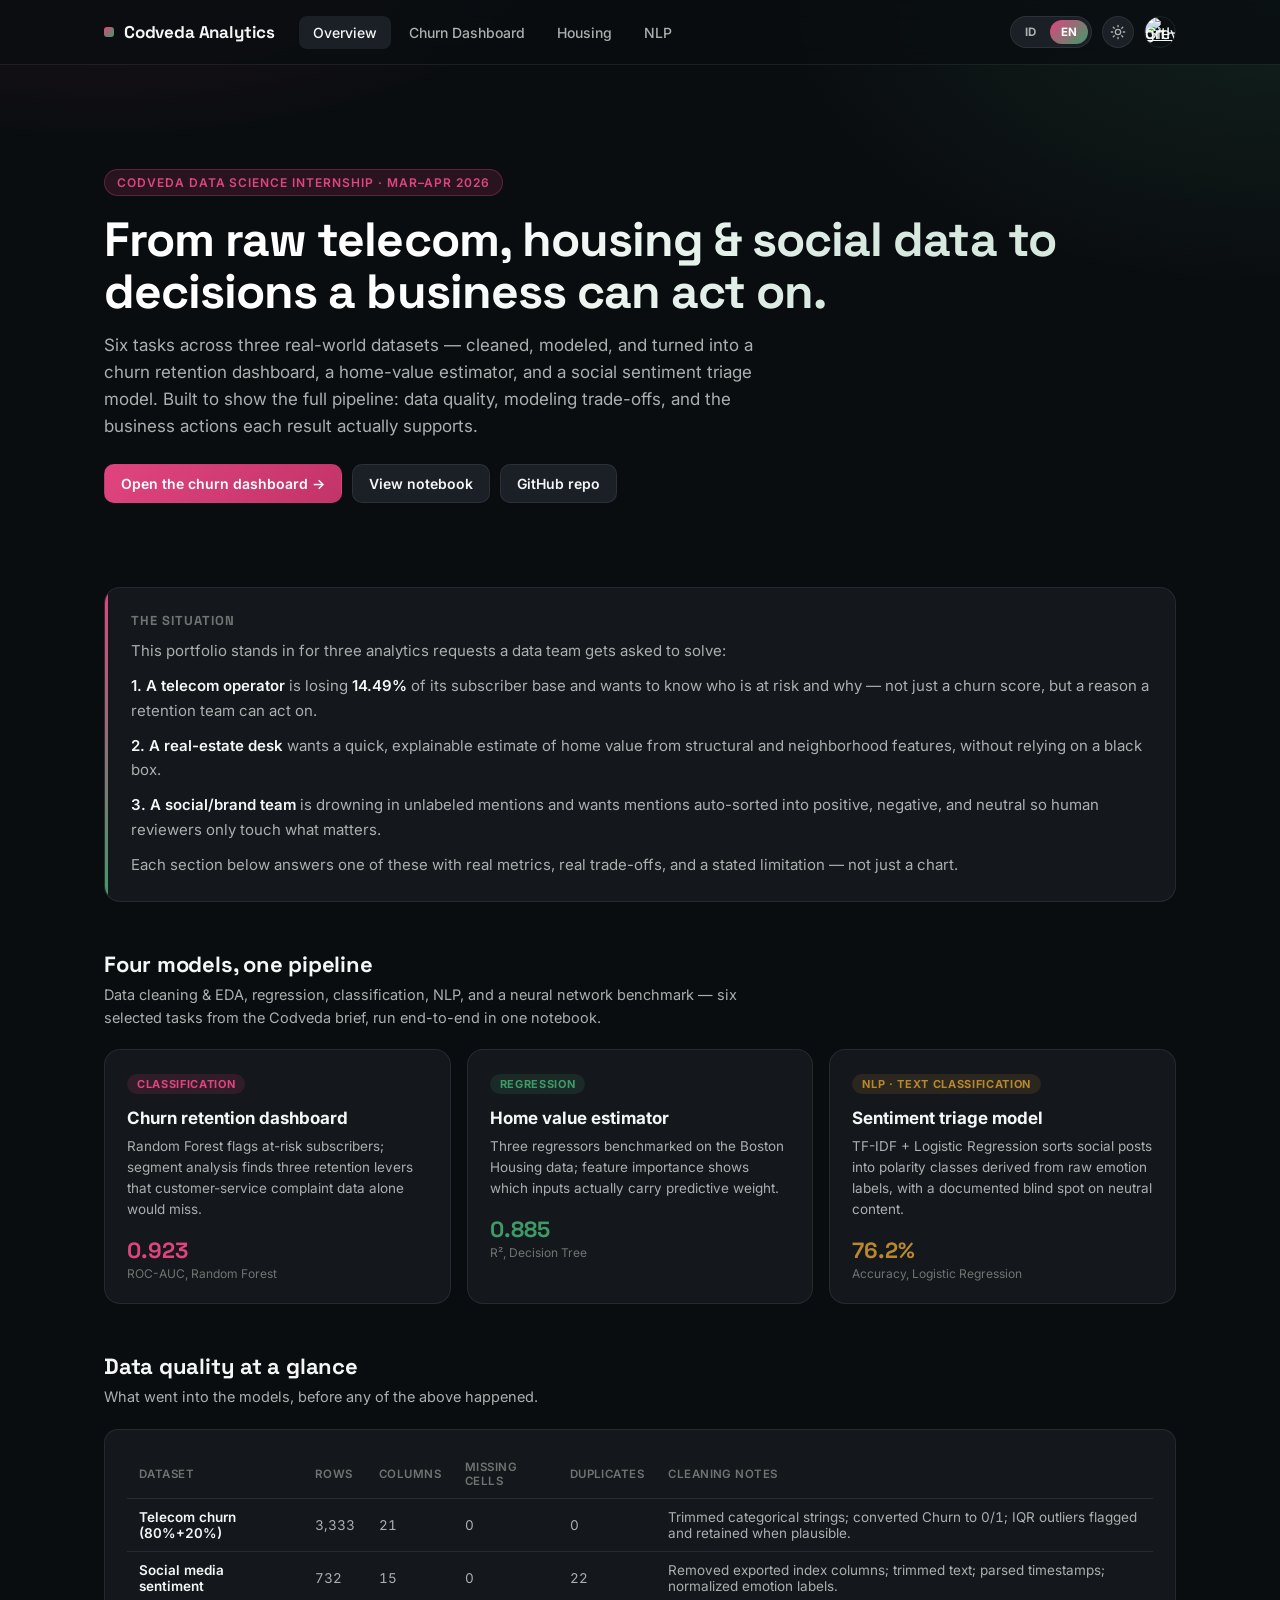
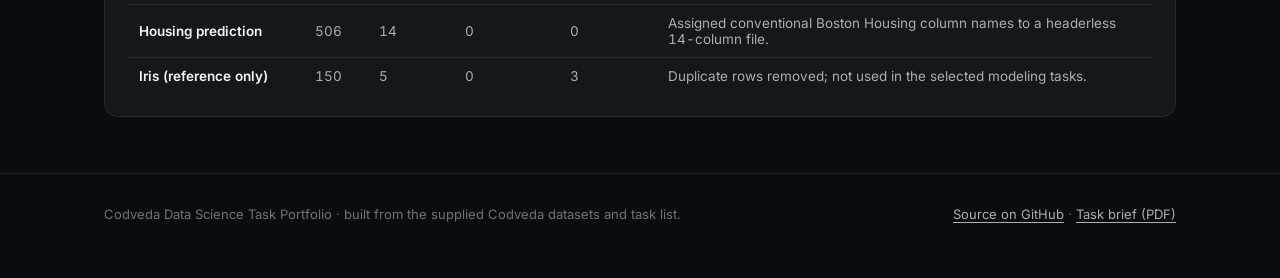
==== index.html @ b9dd215b "Add light/dark toggle, EN/ID language toggle, GitHub avatar, and interactive churn-risk estimator - " ====
<!doctype html>
<html lang="en">
<head>
<meta charset="utf-8">
<script>(function(){try{document.documentElement.setAttribute('data-theme', localStorage.getItem('codveda-theme')||'dark');}catch(e){}})();</script>
<meta name="viewport" content="width=device-width, initial-scale=1">
<title>Codveda Data Science Portfolio</title>
<meta name="description" content="Churn analytics, housing regression, and NLP sentiment classification — a Codveda Data Science Internship portfolio.">
<link rel="icon" href="data:image/svg+xml,<svg xmlns=%22http://www.w3.org/2000/svg%22 viewBox=%220 0 32 32%22><rect width=%2232%22 height=%2232%22 rx=%228%22 fill=%22%2314171c%22/><circle cx=%2213%22 cy=%2216%22 r=%227%22 fill=%22%23e0447f%22/><circle cx=%2221%22 cy=%2216%22 r=%227%22 fill=%22%233e9b68%22 fill-opacity=%220.85%22/></svg>">
<link rel="stylesheet" href="assets/style.css">
</head>
<body>

<nav class="nav">
  <div class="wrap">
    <a class="brand" href="index.html"><span class="brand-mark"></span>Codveda Analytics</a>
    <ul class="navlinks">
      <li><a href="index.html" class="active" data-i18n="nav.overview">Overview</a></li>
      <li><a href="churn-dashboard.html" data-i18n="nav.churn">Churn Dashboard</a></li>
      <li><a href="housing.html" data-i18n="nav.housing">Housing</a></li>
      <li><a href="nlp.html" data-i18n="nav.nlp">NLP</a></li>
    </ul>
    <div class="nav-controls">
      <div class="lang-toggle">
        <button type="button" class="lang-btn" data-lang="id">ID</button>
        <button type="button" class="lang-btn" data-lang="en">EN</button>
      </div>
      <button type="button" id="theme-toggle" class="theme-toggle" aria-label="Toggle light/dark theme" title="Toggle light/dark theme">
        <svg id="icon-sun" viewBox="0 0 24 24" fill="none" stroke="currentColor" stroke-width="2" stroke-linecap="round" stroke-linejoin="round"><circle cx="12" cy="12" r="4"></circle><path d="M12 2v2M12 20v2M4.93 4.93l1.41 1.41M17.66 17.66l1.41 1.41M2 12h2M20 12h2M6.34 17.66l-1.41 1.41M19.07 4.93l-1.41 1.41"></path></svg>
        <svg id="icon-moon" viewBox="0 0 24 24" fill="none" stroke="currentColor" stroke-width="2" stroke-linecap="round" stroke-linejoin="round"><path d="M21 12.79A9 9 0 1 1 11.21 3 7 7 0 0 0 21 12.79z"></path></svg>
      </button>
      <a class="avatar-link" href="https://github.com/greythinkerdue" target="_blank" rel="noopener" title="greythinkerdue on GitHub">
        <img src="https://github.com/greythinkerdue.png?size=64" alt="greythinkerdue on GitHub">
      </a>
    </div>
  </div>
</nav>

<div class="wrap">

  <section class="hero">
    <span class="eyebrow" data-i18n="index.eyebrow">Codveda Data Science Internship &middot; Mar&ndash;Apr 2026</span>
    <h1 data-i18n="index.h1">From raw telecom, housing &amp; social data to decisions a business can act on.</h1>
    <p class="lede" data-i18n="index.lede">Six tasks across three real-world datasets &mdash; cleaned, modeled, and turned into a churn
      retention dashboard, a home-value estimator, and a social sentiment triage model. Built to show the full
      pipeline: data quality, modeling trade-offs, and the business actions each result actually supports.</p>
    <div class="hero-actions">
      <a class="btn btn-primary" href="churn-dashboard.html" data-i18n="index.cta.churn">Open the churn dashboard &rarr;</a>
      <a class="btn btn-ghost" href="notebooks/Codveda_Data_Science_Tasks.ipynb" data-i18n="index.cta.notebook">View notebook</a>
      <a class="btn btn-ghost" href="https://github.com/greythinkerdue/codveda-data-science" data-i18n="index.cta.github">GitHub repo</a>
    </div>
  </section>

  <section style="margin-top:0;">
    <div class="situation">
      <h2 data-i18n="common.situation">The situation</h2>
      <p data-i18n="index.sit.intro">This portfolio stands in for three analytics requests a data team gets asked to solve:</p>
      <p data-i18n="index.sit.p1"><strong>1. A telecom operator</strong> is losing <strong>14.49%</strong> of its subscriber base and
        wants to know who is at risk and why &mdash; not just a churn score, but a reason a retention team can act on.</p>
      <p data-i18n="index.sit.p2"><strong>2. A real-estate desk</strong> wants a quick, explainable estimate of home value from structural
        and neighborhood features, without relying on a black box.</p>
      <p data-i18n="index.sit.p3"><strong>3. A social/brand team</strong> is drowning in unlabeled mentions and wants mentions auto-sorted
        into positive, negative, and neutral so human reviewers only touch what matters.</p>
      <p data-i18n="index.sit.p4">Each section below answers one of these with real metrics, real trade-offs, and a stated limitation &mdash;
        not just a chart.</p>
    </div>
  </section>

  <section>
    <div class="section-head">
      <h2 data-i18n="index.models.h2">Four models, one pipeline</h2>
      <p data-i18n="index.models.p">Data cleaning &amp; EDA, regression, classification, NLP, and a neural network benchmark &mdash; six
        selected tasks from the Codveda brief, run end-to-end in one notebook.</p>
    </div>
    <div class="proj-grid">

      <a class="proj-card" href="churn-dashboard.html">
        <span class="proj-tag" style="background:var(--pink-soft); color:var(--pink);" data-i18n="index.card.churn.tag">Classification</span>
        <h3 data-i18n="index.card.churn.title">Churn retention dashboard</h3>
        <p data-i18n="index.card.churn.desc">Random Forest flags at-risk subscribers; segment analysis finds three retention levers that customer-service
          complaint data alone would miss.</p>
        <div class="proj-metric" style="color:var(--pink);">0.923</div>
        <div class="proj-metric-label" data-i18n="index.card.churn.metric">ROC-AUC, Random Forest</div>
      </a>

      <a class="proj-card" href="housing.html">
        <span class="proj-tag" style="background:var(--green-soft); color:var(--green);" data-i18n="index.card.housing.tag">Regression</span>
        <h3 data-i18n="index.card.housing.title">Home value estimator</h3>
        <p data-i18n="index.card.housing.desc">Three regressors benchmarked on the Boston Housing data; feature importance shows which inputs actually
          carry predictive weight.</p>
        <div class="proj-metric" style="color:var(--green);">0.885</div>
        <div class="proj-metric-label" data-i18n="index.card.housing.metric">R&sup2;, Decision Tree</div>
      </a>

      <a class="proj-card" href="nlp.html">
        <span class="proj-tag" style="background:var(--gold-soft); color:var(--gold);" data-i18n="index.card.nlp.tag">NLP &middot; Text classification</span>
        <h3 data-i18n="index.card.nlp.title">Sentiment triage model</h3>
        <p data-i18n="index.card.nlp.desc">TF-IDF + Logistic Regression sorts social posts into polarity classes derived from raw emotion labels, with
          a documented blind spot on neutral content.</p>
        <div class="proj-metric" style="color:var(--gold);">76.2%</div>
        <div class="proj-metric-label" data-i18n="index.card.nlp.metric">Accuracy, Logistic Regression</div>
      </a>

    </div>
  </section>

  <section>
    <div class="section-head">
      <h2 data-i18n="index.quality.h2">Data quality at a glance</h2>
      <p data-i18n="index.quality.p">What went into the models, before any of the above happened.</p>
    </div>
    <div class="card">
      <table class="data-table">
        <thead>
          <tr>
            <th data-i18n="index.quality.th.dataset">Dataset</th>
            <th data-i18n="index.quality.th.rows">Rows</th>
            <th data-i18n="index.quality.th.cols">Columns</th>
            <th data-i18n="index.quality.th.missing">Missing cells</th>
            <th data-i18n="index.quality.th.dupes">Duplicates</th>
            <th data-i18n="index.quality.th.notes">Cleaning notes</th>
          </tr>
        </thead>
        <tbody>
          <tr><td class="highlight" data-i18n="index.quality.row1.name">Telecom churn (80%+20%)</td><td>3,333</td><td>21</td><td>0</td><td>0</td><td data-i18n="index.quality.row1.notes">Trimmed categorical strings; converted Churn to 0/1; IQR outliers flagged and retained when plausible.</td></tr>
          <tr><td class="highlight" data-i18n="index.quality.row2.name">Social media sentiment</td><td>732</td><td>15</td><td>0</td><td>22</td><td data-i18n="index.quality.row2.notes">Removed exported index columns; trimmed text; parsed timestamps; normalized emotion labels.</td></tr>
          <tr><td class="highlight" data-i18n="index.quality.row3.name">Housing prediction</td><td>506</td><td>14</td><td>0</td><td>0</td><td data-i18n="index.quality.row3.notes">Assigned conventional Boston Housing column names to a headerless 14-column file.</td></tr>
          <tr><td class="highlight" data-i18n="index.quality.row4.name">Iris (reference only)</td><td>150</td><td>5</td><td>0</td><td>3</td><td data-i18n="index.quality.row4.notes">Duplicate rows removed; not used in the selected modeling tasks.</td></tr>
        </tbody>
      </table>
    </div>
  </section>

</div>

<footer>
  <div class="wrap">
    <div class="foot-row">
      <span data-i18n="common.footer.left">Codveda Data Science Task Portfolio &middot; built from the supplied Codveda datasets and task list.</span>
      <span><a href="https://github.com/greythinkerdue/codveda-data-science" data-i18n="common.footer.source">Source on GitHub</a> &middot; <a href="reports/Data_Science_Task_List.pdf" data-i18n="common.footer.brief">Task brief (PDF)</a></span>
    </div>
  </div>
</footer>

<script src="assets/i18n-data.js"></script>
<script src="assets/controls.js"></script>
</body>
</html>
---- assets/style.css ----
@import url('https://fonts.googleapis.com/css2?family=Space+Grotesk:wght@500;600;700&family=Inter:wght@400;500;600;700&display=swap');

:root {
  /* light theme (default tokens; dark overrides below) */
  color-scheme: light;
  --page-plane: #f6f3ee;
  --surface-1: #fbf9f6;
  --surface-2: #f1ede5;
  --surface-3: #e8e2d6;
  --text-primary: #16181a;
  --text-secondary: #53524c;
  --text-muted: #837f74;
  --border-hairline: rgba(10, 10, 10, 0.09);
  --gridline: #e4ded2;

  --pink: #e0447f;
  --pink-soft: rgba(224, 68, 127, 0.12);
  --gold: #b8872e;
  --gold-soft: rgba(184, 135, 46, 0.14);
  --green: #3e9b68;
  --green-soft: rgba(62, 155, 104, 0.12);

  --status-good: #1f8a52;
  --status-warning: #a56d00;
  --status-serious: #b34f23;
  --status-critical: #c23468;
  --hero-gradient: linear-gradient(120deg, #181a17 20%, #2d6b48 80%);
  --nav-bg: rgba(251, 249, 246, 0.82);

  --font-display: 'Space Grotesk', system-ui, -apple-system, sans-serif;
  --font-body: 'Inter', system-ui, -apple-system, 'Segoe UI', sans-serif;
}

:root[data-theme="dark"] {
  color-scheme: dark;
  --page-plane: #0a0d10;
  --surface-1: #14171c;
  --surface-2: #1b1f26;
  --surface-3: #232833;
  --text-primary: #f5f7f6;
  --text-secondary: #a9b0ae;
  --text-muted: #6e7570;
  --border-hairline: rgba(255, 255, 255, 0.08);
  --gridline: #262b31;

  --pink-soft: rgba(224, 68, 127, 0.14);
  --gold-soft: rgba(184, 135, 46, 0.14);
  --green-soft: rgba(62, 155, 104, 0.14);

  --status-good: #3ecf8e;
  --status-warning: #f2b705;
  --status-serious: #f2824d;
  --status-critical: #ff5c8a;
  --hero-gradient: linear-gradient(120deg, #ffffff 30%, #d7e8df 70%);
  --nav-bg: rgba(10, 13, 16, 0.78);
}

* { box-sizing: border-box; }

html, body {
  margin: 0;
  padding: 0;
  background: var(--page-plane);
  color: var(--text-primary);
  font-family: var(--font-body);
  -webkit-font-smoothing: antialiased;
}

body {
  background-image:
    radial-gradient(900px 480px at 8% -8%, rgba(224, 68, 127, 0.16), transparent 60%),
    radial-gradient(900px 520px at 100% 0%, rgba(62, 155, 104, 0.14), transparent 55%);
  background-repeat: no-repeat;
}

a { color: inherit; }

.wrap {
  max-width: 1120px;
  margin: 0 auto;
  padding: 0 24px;
}

/* ---------- Nav ---------- */
.nav {
  position: sticky;
  top: 0;
  z-index: 20;
  backdrop-filter: blur(10px);
  background: var(--nav-bg);
  border-bottom: 1px solid var(--border-hairline);
}
.nav .wrap {
  display: flex;
  align-items: center;
  justify-content: space-between;
  height: 64px;
}
.brand {
  font-family: var(--font-display);
  font-weight: 700;
  font-size: 17px;
  letter-spacing: -0.01em;
  text-decoration: none;
  display: flex;
  align-items: center;
  gap: 10px;
}
.brand-mark {
  width: 10px;
  height: 10px;
  border-radius: 3px;
  background: linear-gradient(135deg, var(--pink), var(--green));
  flex: none;
}
.navlinks {
  display: flex;
  gap: 4px;
  list-style: none;
  margin: 0;
  padding: 0;
}
.navlinks a {
  text-decoration: none;
  color: var(--text-secondary);
  font-size: 14px;
  font-weight: 500;
  padding: 8px 14px;
  border-radius: 8px;
  transition: color .15s ease, background .15s ease;
}
.navlinks a:hover { color: var(--text-primary); background: var(--surface-2); }
.navlinks a.active { color: var(--text-primary); background: var(--surface-2); }

/* ---------- Hero / situation banner ---------- */
.hero {
  padding: 56px 0 28px;
}
.eyebrow {
  display: inline-flex;
  align-items: center;
  gap: 8px;
  font-size: 12px;
  font-weight: 600;
  letter-spacing: 0.08em;
  text-transform: uppercase;
  color: var(--pink);
  background: var(--pink-soft);
  border: 1px solid rgba(224, 68, 127, 0.3);
  padding: 5px 12px;
  border-radius: 999px;
  margin-bottom: 18px;
}
h1 {
  font-family: var(--font-display);
  font-size: clamp(32px, 4.2vw, 48px);
  line-height: 1.08;
  letter-spacing: -0.02em;
  margin: 0 0 14px;
  background: var(--hero-gradient);
  -webkit-background-clip: text;
  background-clip: text;
  -webkit-text-fill-color: transparent;
}
.lede {
  font-size: 17px;
  line-height: 1.6;
  color: var(--text-secondary);
  max-width: 680px;
  margin: 0 0 24px;
}
.hero-actions { display: flex; gap: 10px; flex-wrap: wrap; margin-bottom: 8px; }
.btn {
  display: inline-flex;
  align-items: center;
  gap: 8px;
  font-size: 14px;
  font-weight: 600;
  padding: 10px 16px;
  border-radius: 10px;
  text-decoration: none;
  border: 1px solid var(--border-hairline);
  transition: transform .15s ease, border-color .15s ease;
}
.btn:hover { transform: translateY(-1px); }
.btn-primary {
  background: linear-gradient(135deg, var(--pink), #c23468);
  color: #fff;
  border-color: transparent;
}
.btn-ghost { background: var(--surface-2); color: var(--text-primary); }

/* ---------- Situation / context panel ---------- */
.situation {
  background: var(--surface-1);
  border: 1px solid var(--border-hairline);
  border-radius: 16px;
  padding: 24px 26px;
  margin: 8px 0 40px;
  position: relative;
  overflow: hidden;
}
.situation::before {
  content: "";
  position: absolute;
  left: 0; top: 0; bottom: 0;
  width: 3px;
  background: linear-gradient(180deg, var(--pink), var(--green));
}
.situation h2 {
  font-family: var(--font-display);
  font-size: 13px;
  font-weight: 700;
  letter-spacing: 0.08em;
  text-transform: uppercase;
  color: var(--text-muted);
  margin: 0 0 10px;
}
.situation p {
  font-size: 15px;
  line-height: 1.65;
  color: var(--text-secondary);
  margin: 0 0 10px;
}
.situation p:last-child { margin-bottom: 0; }
.situation strong { color: var(--text-primary); font-weight: 600; }

/* ---------- Section headings ---------- */
section { margin: 48px 0; }
.section-head { margin-bottom: 20px; }
.section-head h2 {
  font-family: var(--font-display);
  font-size: 22px;
  margin: 0 0 6px;
  letter-spacing: -0.01em;
}
.section-head p {
  margin: 0;
  color: var(--text-secondary);
  font-size: 14.5px;
  line-height: 1.55;
  max-width: 640px;
}

/* ---------- KPI tiles ---------- */
.kpi-grid {
  display: grid;
  grid-template-columns: repeat(4, 1fr);
  gap: 14px;
}
@media (max-width: 860px) { .kpi-grid { grid-template-columns: repeat(2, 1fr); } }
.kpi-tile {
  background: var(--surface-1);
  border: 1px solid var(--border-hairline);
  border-radius: 14px;
  padding: 20px 20px 18px;
}
.kpi-label {
  font-size: 12px;
  font-weight: 600;
  letter-spacing: 0.04em;
  text-transform: uppercase;
  color: var(--text-muted);
  margin-bottom: 10px;
}
.kpi-value {
  font-family: var(--font-display);
  font-size: 30px;
  font-weight: 700;
  letter-spacing: -0.01em;
  font-variant-numeric: tabular-nums;
}
.kpi-sub {
  margin-top: 6px;
  font-size: 13px;
  color: var(--text-secondary);
}
.kpi-tile.accent-pink .kpi-value { color: var(--pink); }
.kpi-tile.accent-green .kpi-value { color: var(--green); }
.kpi-tile.accent-gold .kpi-value { color: var(--gold); }

/* ---------- Cards / charts ---------- */
.grid-2 { display: grid; grid-template-columns: 1fr 1fr; gap: 16px; }
.grid-3 { display: grid; grid-template-columns: repeat(3, 1fr); gap: 16px; }
@media (max-width: 860px) { .grid-2, .grid-3 { grid-template-columns: 1fr; } }

.card {
  background: var(--surface-1);
  border: 1px solid var(--border-hairline);
  border-radius: 14px;
  padding: 20px 22px 22px;
}
.card h3 {
  font-size: 15px;
  font-weight: 600;
  margin: 0 0 2px;
}
.card .card-note {
  font-size: 13px;
  color: var(--text-secondary);
  margin: 0 0 16px;
}
.chart-box { position: relative; height: 260px; }
.chart-box.short { height: 200px; }
.legend-row {
  display: flex;
  gap: 16px;
  flex-wrap: wrap;
  margin-top: 12px;
  font-size: 12.5px;
  color: var(--text-secondary);
}
.legend-row .dot { display: inline-block; width: 8px; height: 8px; border-radius: 2px; margin-right: 6px; }

/* ---------- Insight / takeaway cards ---------- */
.insight-list { display: flex; flex-direction: column; gap: 12px; }
.insight {
  background: var(--surface-1);
  border: 1px solid var(--border-hairline);
  border-radius: 14px;
  padding: 20px 22px;
  display: grid;
  grid-template-columns: 34px 1fr;
  gap: 16px;
}
.insight-num {
  width: 34px; height: 34px;
  border-radius: 10px;
  display: flex; align-items: center; justify-content: center;
  font-family: var(--font-display);
  font-weight: 700;
  font-size: 15px;
  background: var(--pink-soft);
  color: var(--pink);
  border: 1px solid rgba(224, 68, 127, 0.3);
}
.insight-body h4 {
  margin: 0 0 6px;
  font-size: 15.5px;
  font-weight: 600;
}
.insight-body p {
  margin: 0 0 10px;
  font-size: 14px;
  line-height: 1.6;
  color: var(--text-secondary);
}
.action-tag {
  display: flex;
  gap: 8px;
  align-items: flex-start;
  background: var(--green-soft);
  border: 1px solid rgba(62, 155, 104, 0.3);
  border-radius: 10px;
  padding: 10px 12px;
  font-size: 13px;
  color: var(--text-primary);
  line-height: 1.55;
}
.action-tag .action-label {
  flex: none;
  font-weight: 700;
  font-size: 11px;
  letter-spacing: 0.06em;
  text-transform: uppercase;
  color: var(--green);
  padding-top: 1px;
}

/* ---------- Table ---------- */
table.data-table {
  width: 100%;
  border-collapse: collapse;
  font-size: 13.5px;
}
.data-table th, .data-table td {
  text-align: left;
  padding: 10px 12px;
  border-bottom: 1px solid var(--gridline);
}
.data-table th {
  color: var(--text-muted);
  font-weight: 600;
  font-size: 11.5px;
  letter-spacing: 0.04em;
  text-transform: uppercase;
}
.data-table td { color: var(--text-secondary); font-variant-numeric: tabular-nums; }
.data-table tr:last-child td { border-bottom: none; }
.data-table td.highlight { color: var(--text-primary); font-weight: 600; }
.pill {
  display: inline-block;
  padding: 2px 9px;
  border-radius: 999px;
  font-size: 11.5px;
  font-weight: 600;
}
.pill-good { background: rgba(62, 207, 142, 0.14); color: var(--status-good); }
.pill-critical { background: rgba(255, 92, 138, 0.14); color: var(--status-critical); }

/* ---------- Confusion matrix ---------- */
.cm-grid {
  display: grid;
  gap: 4px;
  font-size: 13px;
}
.cm-cell {
  border-radius: 8px;
  padding: 12px 8px;
  text-align: center;
  font-variant-numeric: tabular-nums;
  color: #0a0d10;
  font-weight: 700;
}
.cm-label {
  color: var(--text-muted);
  font-size: 11px;
  display: flex;
  align-items: center;
  justify-content: center;
  text-align: center;
}

/* ---------- Limitations / footer ---------- */
.limitations {
  background: var(--surface-1);
  border: 1px dashed var(--border-hairline);
  border-radius: 14px;
  padding: 20px 22px;
}
.limitations h3 { margin: 0 0 10px; font-size: 14px; }
.limitations ul { margin: 0; padding-left: 18px; color: var(--text-secondary); font-size: 13.5px; line-height: 1.7; }

footer {
  border-top: 1px solid var(--border-hairline);
  padding: 32px 0 56px;
  margin-top: 56px;
  color: var(--text-muted);
  font-size: 13px;
}
footer a { color: var(--text-secondary); text-decoration: underline; text-underline-offset: 3px; }
footer .foot-row { display: flex; justify-content: space-between; flex-wrap: wrap; gap: 10px; }

/* ---------- Portfolio overview cards (landing) ---------- */
.proj-grid { display: grid; grid-template-columns: repeat(3, 1fr); gap: 16px; }
@media (max-width: 860px) { .proj-grid { grid-template-columns: 1fr; } }
.proj-card {
  background: var(--surface-1);
  border: 1px solid var(--border-hairline);
  border-radius: 16px;
  padding: 22px;
  text-decoration: none;
  color: inherit;
  display: block;
  transition: transform .15s ease, border-color .15s ease;
}
.proj-card:hover { transform: translateY(-3px); border-color: rgba(255,255,255,0.18); }
.proj-tag {
  display: inline-block;
  font-size: 11px;
  font-weight: 700;
  letter-spacing: 0.06em;
  text-transform: uppercase;
  padding: 3px 10px;
  border-radius: 999px;
  margin-bottom: 14px;
}
.proj-card h3 { margin: 0 0 8px; font-size: 17px; }
.proj-card p { margin: 0 0 16px; font-size: 13.5px; color: var(--text-secondary); line-height: 1.55; }
.proj-metric { font-family: var(--font-display); font-size: 22px; font-weight: 700; }
.proj-metric-label { font-size: 12px; color: var(--text-muted); margin-top: 2px; }

.tooltip-custom {
  background: var(--surface-3) !important;
  border: 1px solid var(--border-hairline) !important;
}

/* ---------- Nav controls: lang toggle, theme toggle, avatar ---------- */
.nav .wrap { justify-content: flex-start; gap: 24px; }
.navlinks { margin-right: auto; }
.nav-controls { display: flex; align-items: center; gap: 10px; }

.lang-toggle {
  display: flex;
  background: var(--surface-2);
  border: 1px solid var(--border-hairline);
  border-radius: 999px;
  padding: 3px;
  gap: 2px;
}
.lang-btn {
  border: none;
  background: transparent;
  color: var(--text-secondary);
  font-size: 11.5px;
  font-weight: 700;
  letter-spacing: 0.02em;
  padding: 5px 11px;
  border-radius: 999px;
  cursor: pointer;
  font-family: var(--font-body);
}
.lang-btn.active { background: linear-gradient(135deg, var(--pink), var(--green)); color: #fff; }

.theme-toggle {
  width: 32px; height: 32px;
  border-radius: 999px;
  border: 1px solid var(--border-hairline);
  background: var(--surface-2);
  display: flex; align-items: center; justify-content: center;
  cursor: pointer;
  color: var(--text-secondary);
  flex: none;
}
.theme-toggle:hover { color: var(--text-primary); }
.theme-toggle svg { width: 16px; height: 16px; display: none; }
:root[data-theme="dark"] .theme-toggle #icon-sun { display: block; }
:root:not([data-theme="dark"]) .theme-toggle #icon-moon { display: block; }

.avatar-link { flex: none; display: block; line-height: 0; }
.avatar-link img {
  width: 32px; height: 32px;
  border-radius: 999px;
  border: 1px solid var(--border-hairline);
  display: block;
}

@media (max-width: 760px) {
  .navlinks { display: none; }
}

/* ---------- Interactive churn-risk estimator ---------- */
.estimator-grid { display: grid; grid-template-columns: 1.3fr 1fr; gap: 28px; margin-top: 18px; }
@media (max-width: 760px) { .estimator-grid { grid-template-columns: 1fr; } }
.control-row { margin-bottom: 18px; }
.control-row:last-child { margin-bottom: 0; }
.control-row label {
  display: block;
  font-size: 13px;
  font-weight: 600;
  color: var(--text-secondary);
  margin-bottom: 8px;
}
.toggle-pair {
  display: inline-flex;
  background: var(--surface-2);
  border: 1px solid var(--border-hairline);
  border-radius: 10px;
  padding: 3px;
  gap: 2px;
}
.toggle-opt {
  border: none;
  background: transparent;
  color: var(--text-secondary);
  font-family: var(--font-body);
  font-weight: 600;
  font-size: 13px;
  padding: 7px 20px;
  border-radius: 8px;
  cursor: pointer;
}
.toggle-opt.active { background: var(--pink); color: #fff; }
.control-row input[type="range"] {
  width: 100%;
  accent-color: var(--pink);
}
.estimator-result {
  background: var(--surface-2);
  border: 1px solid var(--border-hairline);
  border-radius: 14px;
  padding: 24px;
  display: flex;
  flex-direction: column;
  align-items: center;
  justify-content: center;
  text-align: center;
}
.risk-pct {
  font-family: var(--font-display);
  font-size: 42px;
  font-weight: 700;
  line-height: 1;
}
.risk-label {
  text-transform: uppercase;
  letter-spacing: 0.06em;
  font-size: 12px;
  font-weight: 700;
  margin-top: 8px;
}
.risk-explain {
  font-size: 13px;
  color: var(--text-secondary);
  line-height: 1.55;
  margin: 16px 0 0;
}
.risk-badge.risk-low .risk-pct, .risk-badge.risk-low .risk-label { color: var(--green); }
.risk-badge.risk-medium .risk-pct, .risk-badge.risk-medium .risk-label { color: var(--gold); }
.risk-badge.risk-high .risk-pct, .risk-badge.risk-high .risk-label { color: var(--pink); }
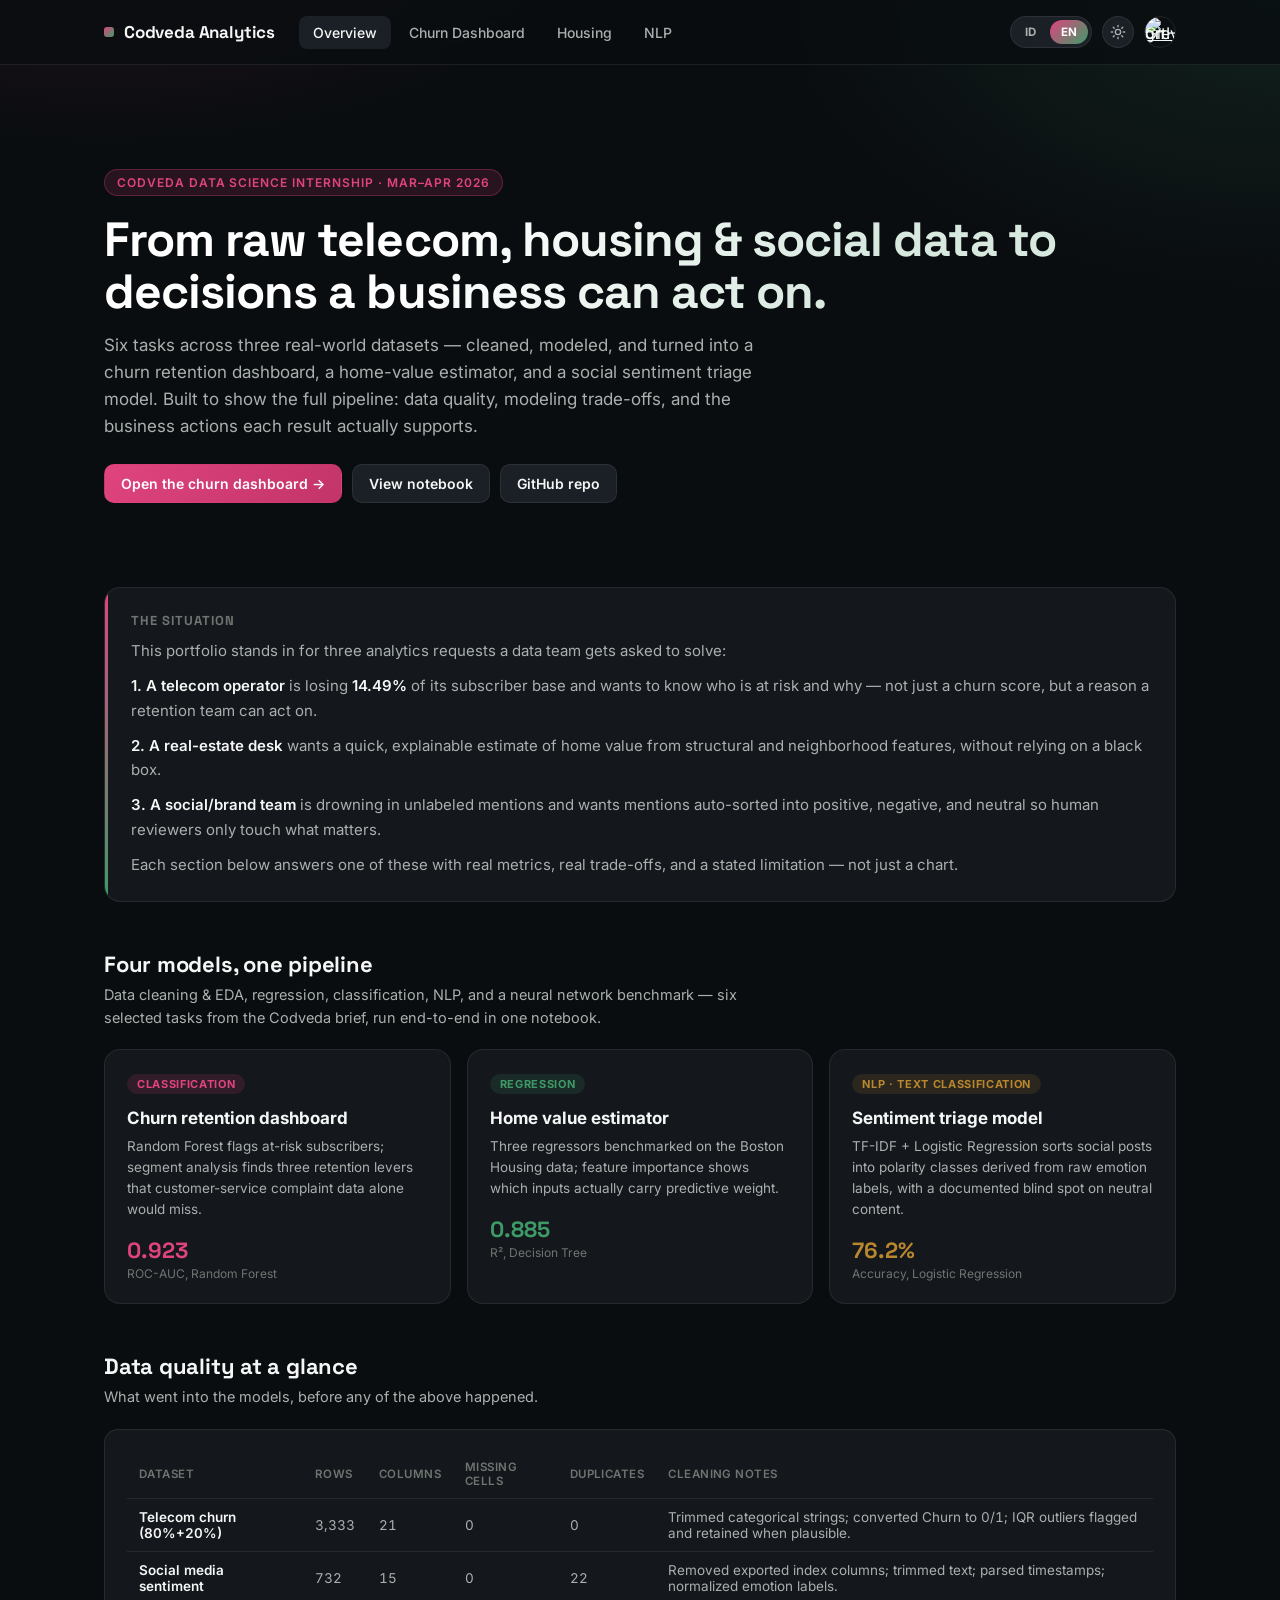
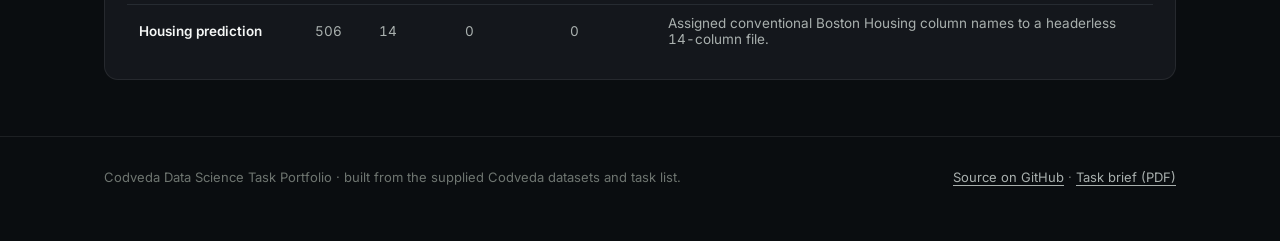
==== commit bdd291de: "Remove unused Iris row from the data quality table Iris isn't processed anywhere in the actual noteb" ====
--- a/index.html
+++ b/index.html
@@ -125,7 +125,6 @@
           <tr><td class="highlight" data-i18n="index.quality.row1.name">Telecom churn (80%+20%)</td><td>3,333</td><td>21</td><td>0</td><td>0</td><td data-i18n="index.quality.row1.notes">Trimmed categorical strings; converted Churn to 0/1; IQR outliers flagged and retained when plausible.</td></tr>
           <tr><td class="highlight" data-i18n="index.quality.row2.name">Social media sentiment</td><td>732</td><td>15</td><td>0</td><td>22</td><td data-i18n="index.quality.row2.notes">Removed exported index columns; trimmed text; parsed timestamps; normalized emotion labels.</td></tr>
           <tr><td class="highlight" data-i18n="index.quality.row3.name">Housing prediction</td><td>506</td><td>14</td><td>0</td><td>0</td><td data-i18n="index.quality.row3.notes">Assigned conventional Boston Housing column names to a headerless 14-column file.</td></tr>
-          <tr><td class="highlight" data-i18n="index.quality.row4.name">Iris (reference only)</td><td>150</td><td>5</td><td>0</td><td>3</td><td data-i18n="index.quality.row4.notes">Duplicate rows removed; not used in the selected modeling tasks.</td></tr>
         </tbody>
       </table>
     </div>
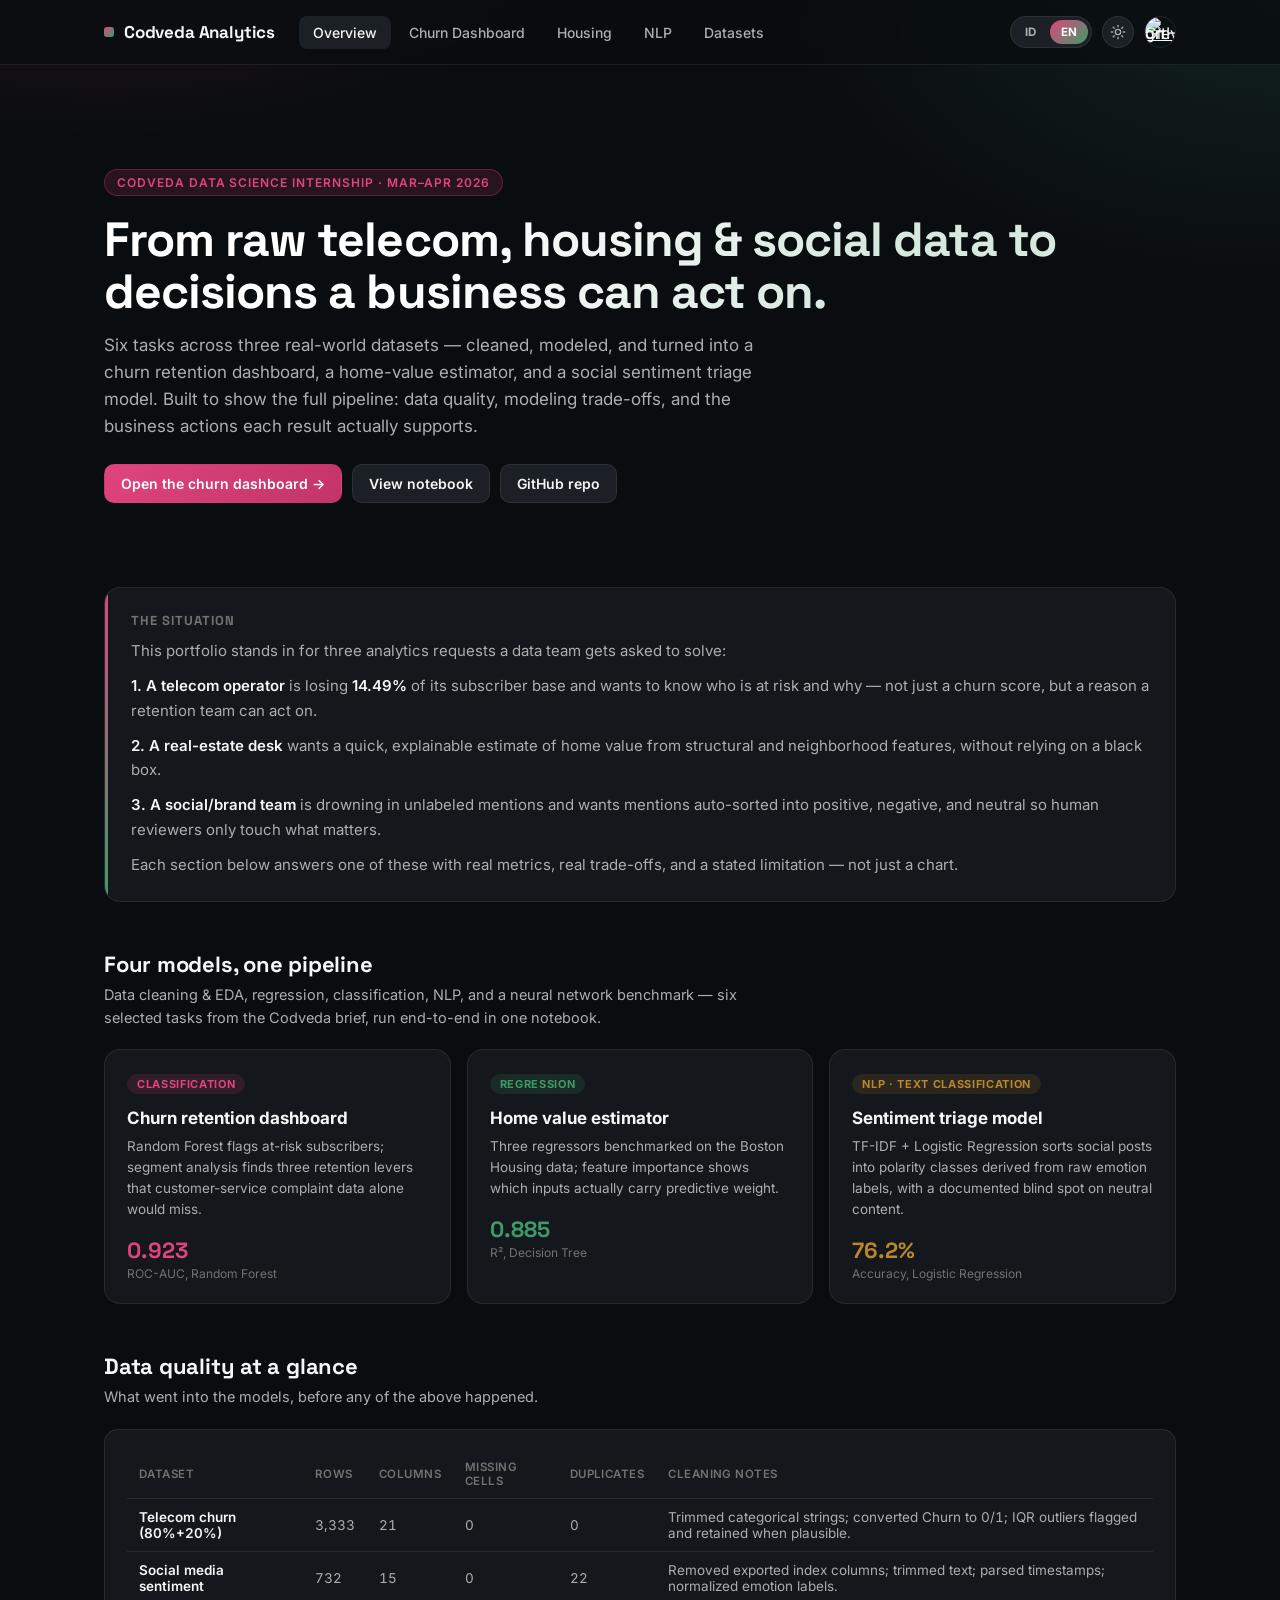
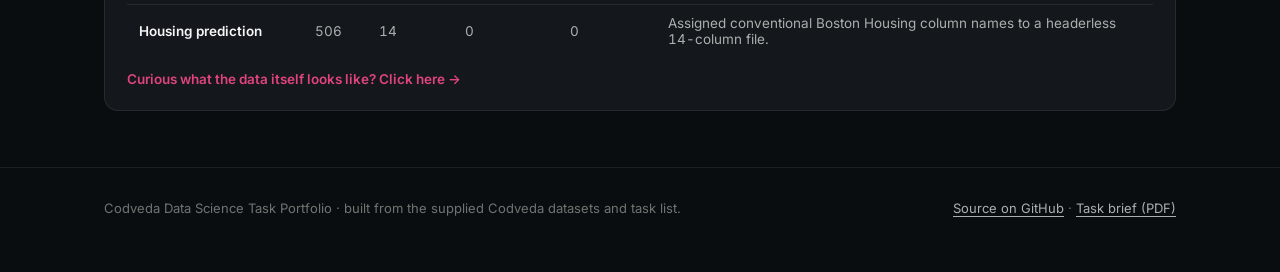
==== commit 2e5c51ef: "Add a Datasets page with live sample previews of the 3 source datasets Lets a reviewer see the actua" ====
--- a/index.html
+++ b/index.html
@@ -19,6 +19,7 @@
       <li><a href="churn-dashboard.html" data-i18n="nav.churn">Churn Dashboard</a></li>
       <li><a href="housing.html" data-i18n="nav.housing">Housing</a></li>
       <li><a href="nlp.html" data-i18n="nav.nlp">NLP</a></li>
+      <li><a href="datasets.html" data-i18n="nav.datasets">Datasets</a></li>
     </ul>
     <div class="nav-controls">
       <div class="lang-toggle">
@@ -110,6 +111,7 @@
       <p data-i18n="index.quality.p">What went into the models, before any of the above happened.</p>
     </div>
     <div class="card">
+      <div class="table-scroll">
       <table class="data-table">
         <thead>
           <tr>
@@ -127,6 +129,8 @@
           <tr><td class="highlight" data-i18n="index.quality.row3.name">Housing prediction</td><td>506</td><td>14</td><td>0</td><td>0</td><td data-i18n="index.quality.row3.notes">Assigned conventional Boston Housing column names to a headerless 14-column file.</td></tr>
         </tbody>
       </table>
+      </div>
+      <a class="see-data-link" href="datasets.html" data-i18n="index.quality.see_data">Curious what the data itself looks like? Click here &rarr;</a>
     </div>
   </section>
 
--- a/assets/style.css
+++ b/assets/style.css
@@ -368,10 +368,18 @@
 }
 
 /* ---------- Table ---------- */
+.table-scroll {
+  width: 100%;
+  overflow-x: auto;
+  -webkit-overflow-scrolling: touch;
+}
 table.data-table {
   width: 100%;
   border-collapse: collapse;
   font-size: 13.5px;
+}
+@media (max-width: 640px) {
+  .table-scroll table.data-table { min-width: 560px; }
 }
 .data-table th, .data-table td {
   text-align: left;
@@ -526,7 +534,52 @@
 }
 
 @media (max-width: 760px) {
-  .navlinks { display: none; }
+  .nav .wrap {
+    flex-wrap: wrap;
+    height: auto;
+    padding: 10px 20px;
+    row-gap: 8px;
+    gap: 12px;
+  }
+  .brand { font-size: 15px; white-space: nowrap; }
+  .navlinks {
+    order: 3;
+    width: 100%;
+    margin-right: 0;
+    overflow-x: auto;
+    -webkit-overflow-scrolling: touch;
+    scrollbar-width: none;
+    flex-wrap: nowrap;
+  }
+  .navlinks::-webkit-scrollbar { display: none; }
+  .navlinks li { flex: none; }
+  .navlinks a { white-space: nowrap; }
+}
+
+/* ---------- Mobile type scale (phones feel "zoomed in" otherwise) ---------- */
+@media (max-width: 600px) {
+  .wrap { padding: 0 16px; }
+  .hero { padding: 28px 0 18px; }
+  .eyebrow { font-size: 11px; padding: 4px 10px; margin-bottom: 14px; }
+  h1 { font-size: clamp(24px, 7.5vw, 48px); }
+  .lede { font-size: 15px; }
+  .hero-actions .btn { font-size: 13px; padding: 9px 14px; }
+  .situation { padding: 18px 18px; }
+  .situation p { font-size: 14px; }
+  section { margin: 34px 0; }
+  .section-head h2 { font-size: 19px; }
+  .section-head p { font-size: 13.5px; }
+  .kpi-tile { padding: 16px 16px 15px; }
+  .kpi-value { font-size: 24px; }
+  .card { padding: 16px 16px 18px; }
+  .card h3 { font-size: 14px; }
+  .proj-card { padding: 18px; }
+  .proj-metric { font-size: 19px; }
+  .insight { padding: 16px 18px; grid-template-columns: 28px 1fr; gap: 12px; }
+  .insight-num { width: 28px; height: 28px; font-size: 13px; }
+  .insight-body h4 { font-size: 14.5px; }
+  .risk-pct { font-size: 32px; }
+  .chart-box { height: 220px; }
 }
 
 /* ---------- Interactive churn-risk estimator ---------- */
@@ -598,3 +651,53 @@
 .risk-badge.risk-low .risk-pct, .risk-badge.risk-low .risk-label { color: var(--green); }
 .risk-badge.risk-medium .risk-pct, .risk-badge.risk-medium .risk-label { color: var(--gold); }
 .risk-badge.risk-high .risk-pct, .risk-badge.risk-high .risk-label { color: var(--pink); }
+
+/* ---------- Datasets page ---------- */
+.ds-tabs { display: flex; gap: 10px; margin-bottom: 16px; flex-wrap: wrap; }
+.ds-tab {
+  flex: 1;
+  min-width: 140px;
+  background: var(--surface-1);
+  border: 1px solid var(--border-hairline);
+  border-radius: 12px;
+  padding: 14px 16px;
+  text-align: left;
+  cursor: pointer;
+  display: flex;
+  flex-direction: column;
+  gap: 4px;
+  font-family: var(--font-body);
+}
+.ds-tab-title { font-size: 14px; font-weight: 700; color: var(--text-primary); }
+.ds-tab-sub { font-size: 12px; color: var(--text-muted); }
+.ds-tab.active { border-color: var(--pink); background: var(--pink-soft); }
+.ds-tab.active .ds-tab-title { color: var(--pink); }
+.ds-head {
+  display: flex;
+  justify-content: space-between;
+  align-items: flex-start;
+  gap: 16px;
+  flex-wrap: wrap;
+  margin-bottom: 16px;
+}
+.ds-head h3 { margin: 0 0 4px; font-size: 16px; }
+.ds-stats { display: flex; gap: 20px; flex: none; }
+.ds-stat { display: flex; flex-direction: column; align-items: flex-end; }
+.ds-stat-value { font-family: var(--font-display); font-weight: 700; font-size: 18px; color: var(--text-primary); }
+.ds-stat-label { font-size: 11px; color: var(--text-muted); }
+#ds-table th, #ds-table td { white-space: nowrap; }
+.see-data-link {
+  display: inline-flex;
+  align-items: center;
+  gap: 6px;
+  margin-top: 14px;
+  font-size: 13.5px;
+  font-weight: 600;
+  color: var(--pink);
+  text-decoration: none;
+}
+.see-data-link:hover { text-decoration: underline; }
+@media (max-width: 600px) {
+  .ds-tab { min-width: 100%; }
+  .ds-stats { gap: 14px; }
+}
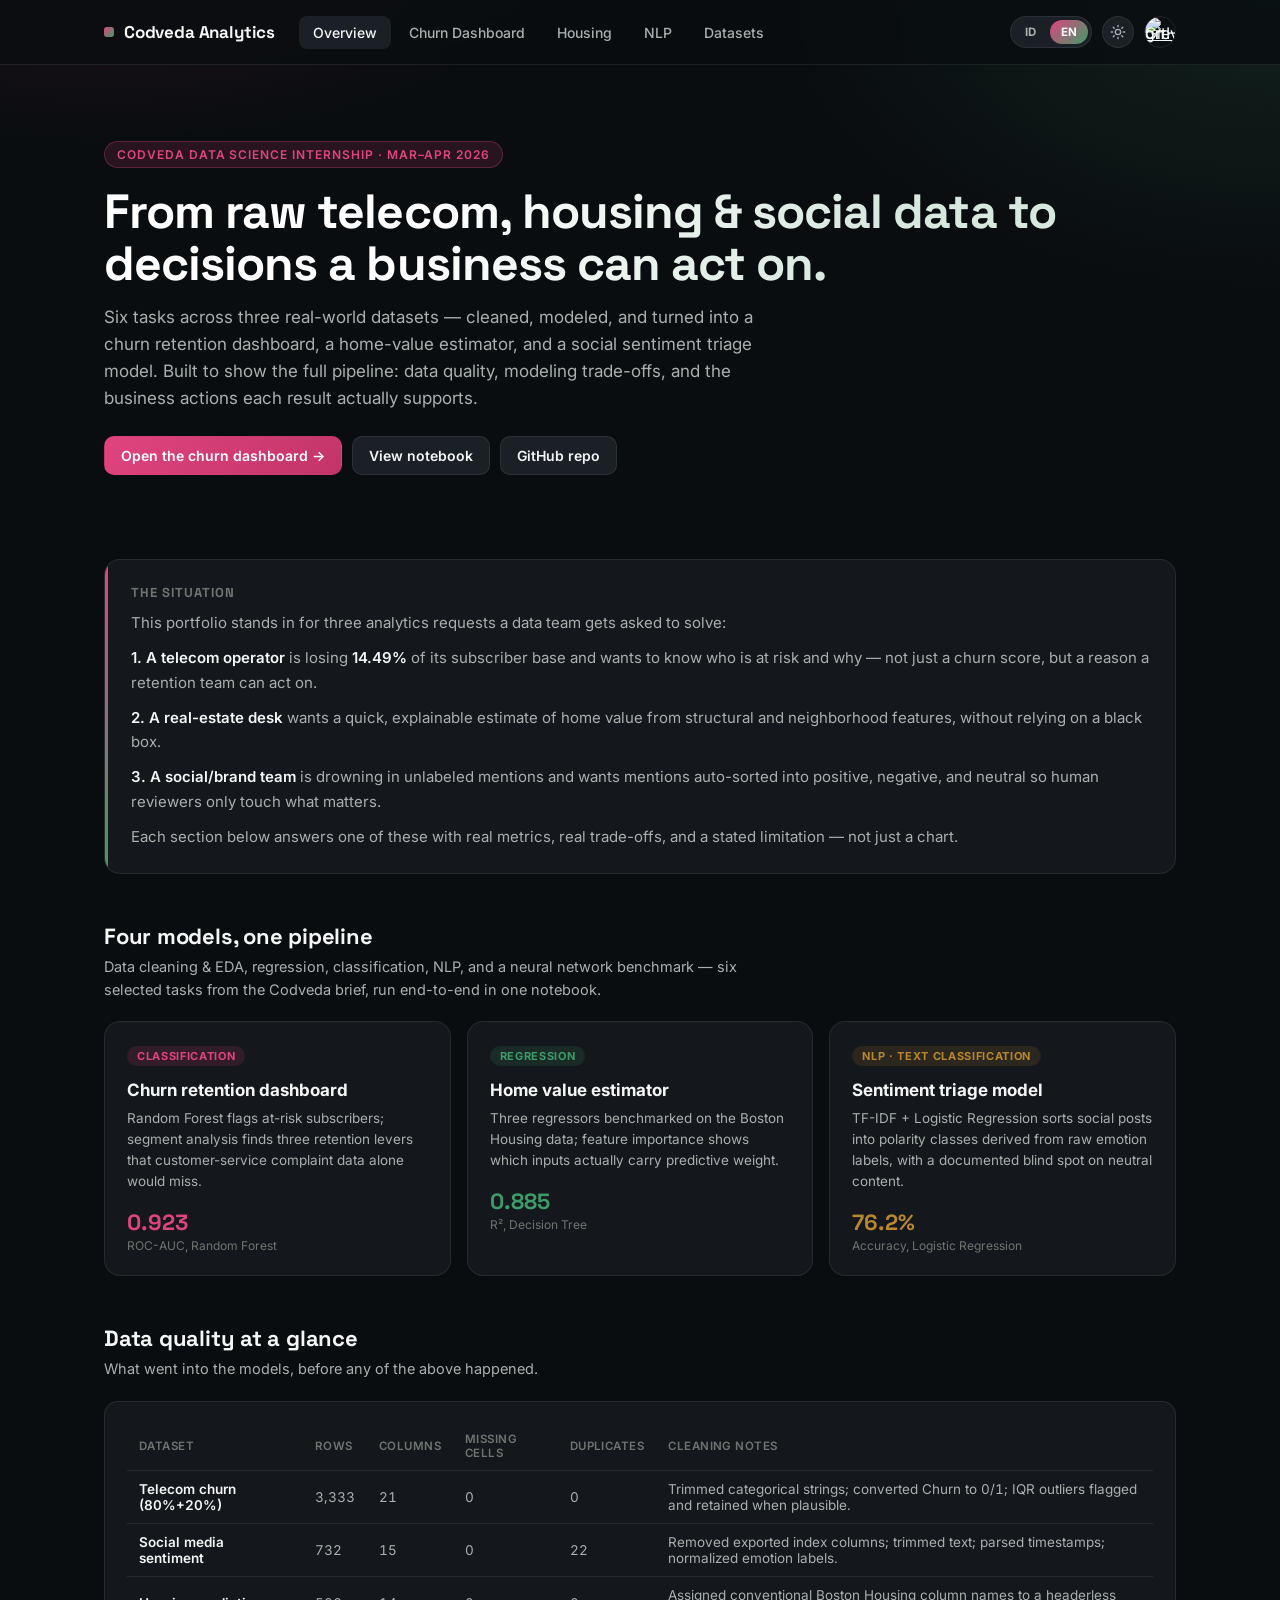
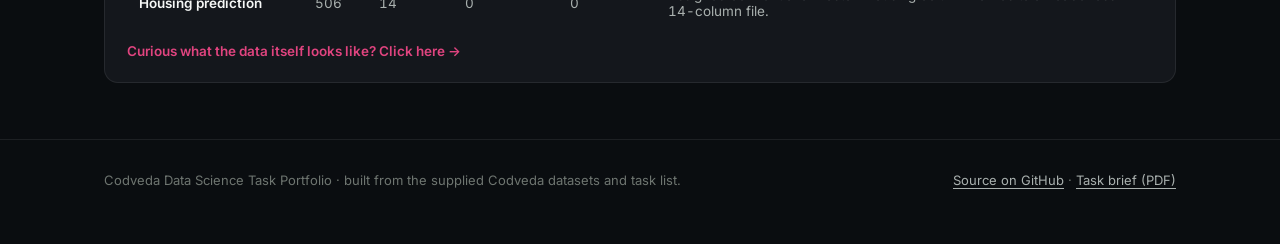
==== commit abfe7588: "Render the notebook as static HTML instead of linking the raw .ipynb Clicking "View notebook" previo" ====
--- a/index.html
+++ b/index.html
@@ -47,7 +47,7 @@
       pipeline: data quality, modeling trade-offs, and the business actions each result actually supports.</p>
     <div class="hero-actions">
       <a class="btn btn-primary" href="churn-dashboard.html" data-i18n="index.cta.churn">Open the churn dashboard &rarr;</a>
-      <a class="btn btn-ghost" href="notebooks/Codveda_Data_Science_Tasks.ipynb" data-i18n="index.cta.notebook">View notebook</a>
+      <a class="btn btn-ghost" href="notebook-view.html" target="_blank" rel="noopener" data-i18n="index.cta.notebook">View notebook</a>
       <a class="btn btn-ghost" href="https://github.com/greythinkerdue/codveda-data-science" data-i18n="index.cta.github">GitHub repo</a>
     </div>
   </section>
--- a/assets/style.css
+++ b/assets/style.css
@@ -134,7 +134,7 @@
 
 /* ---------- Hero / situation banner ---------- */
 .hero {
-  padding: 56px 0 28px;
+  padding: 28px 0 28px;
 }
 .eyebrow {
   display: inline-flex;
@@ -701,3 +701,56 @@
   .ds-tab { min-width: 100%; }
   .ds-stats { gap: 14px; }
 }
+
+.ds-table th.ds-th { padding: 8px 10px 7px; vertical-align: top; }
+.ds-th-row { margin-bottom: 6px; }
+.ds-th-label {
+  cursor: pointer;
+  user-select: none;
+  white-space: nowrap;
+  display: inline-block;
+}
+.ds-th-label:hover { color: var(--text-primary); }
+.ds-sort-arrow { font-size: 10px; }
+.ds-th-filter { opacity: 0.55; transition: opacity .15s ease; }
+.ds-th-filter:focus-within, .ds-th-filter:hover { opacity: 1; }
+.ds-filter-input {
+  background: var(--surface-2);
+  border: 1px solid var(--border-hairline);
+  color: var(--text-secondary);
+  border-radius: 5px;
+  padding: 2px 4px;
+  font-size: 10.5px;
+  font-family: var(--font-body);
+  max-width: 76px;
+}
+select.ds-filter-input { max-width: 86px; }
+.ds-filter-input:focus { outline: none; border-color: var(--pink); color: var(--text-primary); }
+.ds-filter-num { display: flex; gap: 3px; }
+.ds-filter-num select.ds-filter-input { max-width: 32px; padding: 2px 1px; text-align: center; }
+.ds-filter-num-val { max-width: 52px; }
+.ds-pager {
+  display: flex;
+  justify-content: space-between;
+  align-items: center;
+  flex-wrap: wrap;
+  gap: 10px;
+  margin-top: 14px;
+  padding-top: 14px;
+  border-top: 1px solid var(--border-hairline);
+}
+.ds-pager-info { font-size: 12.5px; color: var(--text-secondary); }
+.ds-pager-controls { display: flex; align-items: center; gap: 6px; }
+.ds-page-btn {
+  width: 30px; height: 30px;
+  border-radius: 8px;
+  border: 1px solid var(--border-hairline);
+  background: var(--surface-2);
+  color: var(--text-primary);
+  cursor: pointer;
+  font-size: 15px;
+  line-height: 1;
+}
+.ds-page-btn:disabled { opacity: 0.4; cursor: default; }
+.ds-page-btn:not(:disabled):hover { border-color: var(--pink); }
+.ds-pager-page { font-size: 13px; color: var(--text-secondary); font-variant-numeric: tabular-nums; min-width: 50px; text-align: center; }
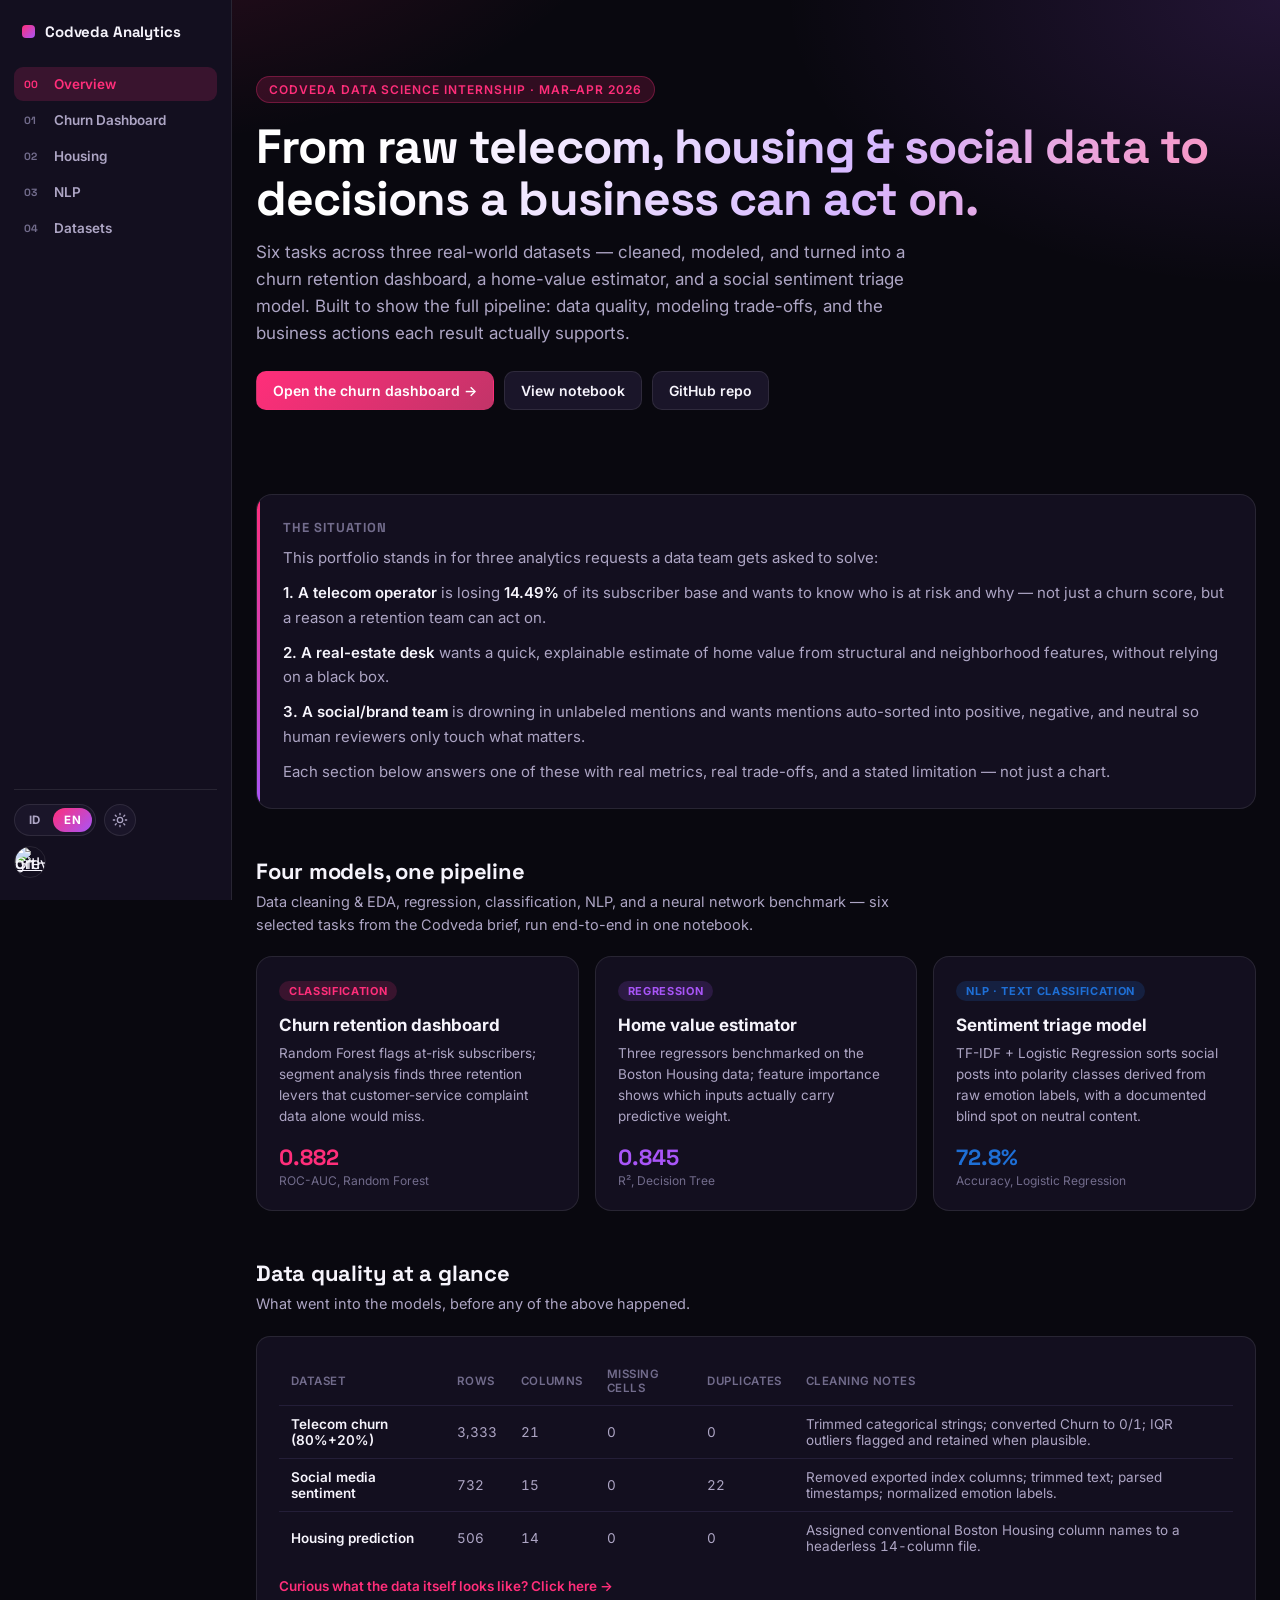
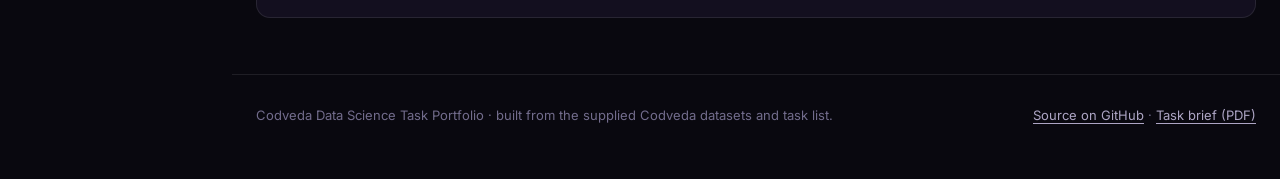
==== commit 6c3d4296: "Redesign: Analytics Product Studio structure, bold pink/violet/blue palette Structural overhaul away" ====
--- a/index.html
+++ b/index.html
@@ -6,37 +6,41 @@
 <meta name="viewport" content="width=device-width, initial-scale=1">
 <title>Codveda Data Science Portfolio</title>
 <meta name="description" content="Churn analytics, housing regression, and NLP sentiment classification — a Codveda Data Science Internship portfolio.">
-<link rel="icon" href="data:image/svg+xml,<svg xmlns=%22http://www.w3.org/2000/svg%22 viewBox=%220 0 32 32%22><rect width=%2232%22 height=%2232%22 rx=%228%22 fill=%22%2314171c%22/><circle cx=%2213%22 cy=%2216%22 r=%227%22 fill=%22%23e0447f%22/><circle cx=%2221%22 cy=%2216%22 r=%227%22 fill=%22%233e9b68%22 fill-opacity=%220.85%22/></svg>">
+<link rel="icon" href="data:image/svg+xml,<svg xmlns=%22http://www.w3.org/2000/svg%22 viewBox=%220 0 32 32%22><rect width=%2232%22 height=%2232%22 rx=%228%22 fill=%22%23130f1f%22/><circle cx=%2213%22 cy=%2216%22 r=%227%22 fill=%22%23ff2e7a%22/><circle cx=%2221%22 cy=%2216%22 r=%227%22 fill=%22%23a855f7%22 fill-opacity=%220.85%22/></svg>">
 <link rel="stylesheet" href="assets/style.css">
 </head>
 <body>
 
-<nav class="nav">
-  <div class="wrap">
-    <a class="brand" href="index.html"><span class="brand-mark"></span>Codveda Analytics</a>
-    <ul class="navlinks">
-      <li><a href="index.html" class="active" data-i18n="nav.overview">Overview</a></li>
-      <li><a href="churn-dashboard.html" data-i18n="nav.churn">Churn Dashboard</a></li>
-      <li><a href="housing.html" data-i18n="nav.housing">Housing</a></li>
-      <li><a href="nlp.html" data-i18n="nav.nlp">NLP</a></li>
-      <li><a href="datasets.html" data-i18n="nav.datasets">Datasets</a></li>
-    </ul>
-    <div class="nav-controls">
-      <div class="lang-toggle">
-        <button type="button" class="lang-btn" data-lang="id">ID</button>
-        <button type="button" class="lang-btn" data-lang="en">EN</button>
+<div class="app-shell">
+  <aside class="sidebar">
+    <a class="sidebar-brand" href="index.html">
+      <span class="sidebar-brand-mark"></span>
+      <span class="sidebar-brand-name">Codveda Analytics</span>
+    </a>
+    <nav class="sidebar-nav">
+      <a href="index.html" class="active"><span class="nav-num">00</span><span data-i18n="nav.overview">Overview</span></a>
+      <a href="churn-dashboard.html"><span class="nav-num">01</span><span data-i18n="nav.churn">Churn Dashboard</span></a>
+      <a href="housing.html"><span class="nav-num">02</span><span data-i18n="nav.housing">Housing</span></a>
+      <a href="nlp.html"><span class="nav-num">03</span><span data-i18n="nav.nlp">NLP</span></a>
+      <a href="datasets.html"><span class="nav-num">04</span><span data-i18n="nav.datasets">Datasets</span></a>
+    </nav>
+    <div class="sidebar-footer">
+      <div class="sidebar-footer-row">
+        <div class="lang-toggle">
+          <button type="button" class="lang-btn" data-lang="id">ID</button>
+          <button type="button" class="lang-btn" data-lang="en">EN</button>
+        </div>
+        <button type="button" id="theme-toggle" class="theme-toggle" aria-label="Toggle light/dark theme" title="Toggle light/dark theme">
+          <svg id="icon-sun" viewBox="0 0 24 24" fill="none" stroke="currentColor" stroke-width="2" stroke-linecap="round" stroke-linejoin="round"><circle cx="12" cy="12" r="4"></circle><path d="M12 2v2M12 20v2M4.93 4.93l1.41 1.41M17.66 17.66l1.41 1.41M2 12h2M20 12h2M6.34 17.66l-1.41 1.41M19.07 4.93l-1.41 1.41"></path></svg>
+          <svg id="icon-moon" viewBox="0 0 24 24" fill="none" stroke="currentColor" stroke-width="2" stroke-linecap="round" stroke-linejoin="round"><path d="M21 12.79A9 9 0 1 1 11.21 3 7 7 0 0 0 21 12.79z"></path></svg>
+        </button>
       </div>
-      <button type="button" id="theme-toggle" class="theme-toggle" aria-label="Toggle light/dark theme" title="Toggle light/dark theme">
-        <svg id="icon-sun" viewBox="0 0 24 24" fill="none" stroke="currentColor" stroke-width="2" stroke-linecap="round" stroke-linejoin="round"><circle cx="12" cy="12" r="4"></circle><path d="M12 2v2M12 20v2M4.93 4.93l1.41 1.41M17.66 17.66l1.41 1.41M2 12h2M20 12h2M6.34 17.66l-1.41 1.41M19.07 4.93l-1.41 1.41"></path></svg>
-        <svg id="icon-moon" viewBox="0 0 24 24" fill="none" stroke="currentColor" stroke-width="2" stroke-linecap="round" stroke-linejoin="round"><path d="M21 12.79A9 9 0 1 1 11.21 3 7 7 0 0 0 21 12.79z"></path></svg>
-      </button>
       <a class="avatar-link" href="https://github.com/greythinkerdue" target="_blank" rel="noopener" title="greythinkerdue on GitHub">
         <img src="https://github.com/greythinkerdue.png?size=64" alt="greythinkerdue on GitHub">
       </a>
     </div>
-  </div>
-</nav>
-
+  </aside>
+  <main class="main">
 <div class="wrap">
 
   <section class="hero">
@@ -85,20 +89,20 @@
       </a>
 
       <a class="proj-card" href="housing.html">
-        <span class="proj-tag" style="background:var(--green-soft); color:var(--green);" data-i18n="index.card.housing.tag">Regression</span>
+        <span class="proj-tag" style="background:var(--violet-soft); color:var(--violet);" data-i18n="index.card.housing.tag">Regression</span>
         <h3 data-i18n="index.card.housing.title">Home value estimator</h3>
         <p data-i18n="index.card.housing.desc">Three regressors benchmarked on the Boston Housing data; feature importance shows which inputs actually
           carry predictive weight.</p>
-        <div class="proj-metric" style="color:var(--green);">0.885</div>
+        <div class="proj-metric" style="color:var(--violet);">0.885</div>
         <div class="proj-metric-label" data-i18n="index.card.housing.metric">R&sup2;, Decision Tree</div>
       </a>
 
       <a class="proj-card" href="nlp.html">
-        <span class="proj-tag" style="background:var(--gold-soft); color:var(--gold);" data-i18n="index.card.nlp.tag">NLP &middot; Text classification</span>
+        <span class="proj-tag" style="background:var(--blue-soft); color:var(--blue);" data-i18n="index.card.nlp.tag">NLP &middot; Text classification</span>
         <h3 data-i18n="index.card.nlp.title">Sentiment triage model</h3>
         <p data-i18n="index.card.nlp.desc">TF-IDF + Logistic Regression sorts social posts into polarity classes derived from raw emotion labels, with
           a documented blind spot on neutral content.</p>
-        <div class="proj-metric" style="color:var(--gold);">76.2%</div>
+        <div class="proj-metric" style="color:var(--blue);">76.2%</div>
         <div class="proj-metric-label" data-i18n="index.card.nlp.metric">Accuracy, Logistic Regression</div>
       </a>
 
@@ -144,6 +148,8 @@
     </div>
   </div>
 </footer>
+</main>
+</div>
 
 <script src="assets/i18n-data.js"></script>
 <script src="assets/controls.js"></script>
--- a/assets/style.css
+++ b/assets/style.css
@@ -3,29 +3,30 @@
 :root {
   /* light theme (default tokens; dark overrides below) */
   color-scheme: light;
-  --page-plane: #f6f3ee;
-  --surface-1: #fbf9f6;
-  --surface-2: #f1ede5;
-  --surface-3: #e8e2d6;
-  --text-primary: #16181a;
-  --text-secondary: #53524c;
-  --text-muted: #837f74;
-  --border-hairline: rgba(10, 10, 10, 0.09);
-  --gridline: #e4ded2;
-
-  --pink: #e0447f;
-  --pink-soft: rgba(224, 68, 127, 0.12);
-  --gold: #b8872e;
-  --gold-soft: rgba(184, 135, 46, 0.14);
-  --green: #3e9b68;
-  --green-soft: rgba(62, 155, 104, 0.12);
-
-  --status-good: #1f8a52;
-  --status-warning: #a56d00;
-  --status-serious: #b34f23;
-  --status-critical: #c23468;
-  --hero-gradient: linear-gradient(120deg, #181a17 20%, #2d6b48 80%);
-  --nav-bg: rgba(251, 249, 246, 0.82);
+  --page-plane: #f5f5fb;
+  --surface-1: #ffffff;
+  --surface-2: #f1eff9;
+  --surface-3: #e7e3f4;
+  --text-primary: #13121c;
+  --text-secondary: #55526c;
+  --text-muted: #8784a0;
+  --border-hairline: rgba(20, 15, 50, 0.1);
+  --gridline: #e3e0f0;
+
+  /* Brand triad — deliberately no red/green/orange/yellow: those read as
+     literal good/bad/warning signals. Pink stays primary; violet takes
+     the "safe/correct" role, blue takes the "neutral" role. */
+  --pink: #ff2e7a;
+  --pink-soft: rgba(255, 46, 122, 0.12);
+  --violet: #a855f7;
+  --violet-soft: rgba(168, 85, 247, 0.12);
+  --blue: #1e6fd6;
+  --blue-soft: rgba(30, 111, 214, 0.12);
+
+  --status-good: #7c3aed;
+  --status-critical: #d6166f;
+  --hero-gradient: linear-gradient(120deg, #15122a 15%, #7a3fd8 65%, #ff2e7a 100%);
+  --nav-bg: rgba(255, 255, 255, 0.82);
 
   --font-display: 'Space Grotesk', system-ui, -apple-system, sans-serif;
   --font-body: 'Inter', system-ui, -apple-system, 'Segoe UI', sans-serif;
@@ -33,26 +34,24 @@
 
 :root[data-theme="dark"] {
   color-scheme: dark;
-  --page-plane: #0a0d10;
-  --surface-1: #14171c;
-  --surface-2: #1b1f26;
-  --surface-3: #232833;
-  --text-primary: #f5f7f6;
-  --text-secondary: #a9b0ae;
-  --text-muted: #6e7570;
-  --border-hairline: rgba(255, 255, 255, 0.08);
-  --gridline: #262b31;
-
-  --pink-soft: rgba(224, 68, 127, 0.14);
-  --gold-soft: rgba(184, 135, 46, 0.14);
-  --green-soft: rgba(62, 155, 104, 0.14);
-
-  --status-good: #3ecf8e;
-  --status-warning: #f2b705;
-  --status-serious: #f2824d;
-  --status-critical: #ff5c8a;
-  --hero-gradient: linear-gradient(120deg, #ffffff 30%, #d7e8df 70%);
-  --nav-bg: rgba(10, 13, 16, 0.78);
+  --page-plane: #09080f;
+  --surface-1: #130f1f;
+  --surface-2: #1a1529;
+  --surface-3: #231c38;
+  --text-primary: #f6f4fc;
+  --text-secondary: #ada5c4;
+  --text-muted: #726c8c;
+  --border-hairline: rgba(255, 255, 255, 0.09);
+  --gridline: #241e38;
+
+  --pink-soft: rgba(255, 46, 122, 0.16);
+  --violet-soft: rgba(168, 85, 247, 0.16);
+  --blue-soft: rgba(30, 111, 214, 0.18);
+
+  --status-good: #b47bff;
+  --status-critical: #ff5c9c;
+  --hero-gradient: linear-gradient(120deg, #ffffff 15%, #d6b8ff 60%, #ff8fb8 100%);
+  --nav-bg: rgba(9, 8, 15, 0.82);
 }
 
 * { box-sizing: border-box; }
@@ -68,8 +67,8 @@
 
 body {
   background-image:
-    radial-gradient(900px 480px at 8% -8%, rgba(224, 68, 127, 0.16), transparent 60%),
-    radial-gradient(900px 520px at 100% 0%, rgba(62, 155, 104, 0.14), transparent 55%);
+    radial-gradient(900px 480px at 8% -8%, rgba(255, 46, 122, 0.18), transparent 60%),
+    radial-gradient(900px 520px at 100% 0%, rgba(168, 85, 247, 0.16), transparent 55%);
   background-repeat: no-repeat;
 }
 
@@ -81,56 +80,121 @@
   padding: 0 24px;
 }
 
-/* ---------- Nav ---------- */
-.nav {
+/* ---------- App shell + sidebar (replaces the old top nav) ---------- */
+.app-shell {
+  display: flex;
+  align-items: flex-start;
+  min-height: 100vh;
+}
+.sidebar {
+  width: 232px;
+  flex: none;
   position: sticky;
   top: 0;
-  z-index: 20;
-  backdrop-filter: blur(10px);
-  background: var(--nav-bg);
-  border-bottom: 1px solid var(--border-hairline);
-}
-.nav .wrap {
-  display: flex;
-  align-items: center;
-  justify-content: space-between;
-  height: 64px;
-}
-.brand {
-  font-family: var(--font-display);
-  font-weight: 700;
-  font-size: 17px;
-  letter-spacing: -0.01em;
-  text-decoration: none;
+  height: 100vh;
+  overflow-y: auto;
+  background: var(--surface-1);
+  border-right: 1px solid var(--border-hairline);
+  padding: 22px 14px;
+  display: flex;
+  flex-direction: column;
+  gap: 26px;
+  z-index: 30;
+}
+.sidebar-brand {
   display: flex;
   align-items: center;
   gap: 10px;
-}
-.brand-mark {
-  width: 10px;
-  height: 10px;
-  border-radius: 3px;
-  background: linear-gradient(135deg, var(--pink), var(--green));
+  text-decoration: none;
+  padding: 0 8px;
+}
+.sidebar-brand-mark {
+  width: 13px;
+  height: 13px;
+  border-radius: 4px;
+  background: linear-gradient(135deg, var(--pink), var(--violet));
   flex: none;
 }
-.navlinks {
-  display: flex;
-  gap: 4px;
-  list-style: none;
-  margin: 0;
-  padding: 0;
-}
-.navlinks a {
+.sidebar-brand-name {
+  font-family: var(--font-display);
+  font-weight: 700;
+  font-size: 15px;
+  letter-spacing: -0.01em;
+  color: var(--text-primary);
+}
+.sidebar-nav {
+  display: flex;
+  flex-direction: column;
+  gap: 2px;
+  flex: 1;
+}
+.sidebar-nav a {
+  display: flex;
+  align-items: center;
+  gap: 10px;
   text-decoration: none;
   color: var(--text-secondary);
-  font-size: 14px;
-  font-weight: 500;
-  padding: 8px 14px;
-  border-radius: 8px;
+  font-size: 13.5px;
+  font-weight: 600;
+  padding: 9px 10px;
+  border-radius: 9px;
   transition: color .15s ease, background .15s ease;
 }
-.navlinks a:hover { color: var(--text-primary); background: var(--surface-2); }
-.navlinks a.active { color: var(--text-primary); background: var(--surface-2); }
+.sidebar-nav .nav-num {
+  font-family: var(--font-display);
+  font-size: 10.5px;
+  font-weight: 700;
+  color: var(--text-muted);
+  width: 20px;
+  flex: none;
+}
+.sidebar-nav a:hover { background: var(--surface-2); color: var(--text-primary); }
+.sidebar-nav a.active { background: var(--pink-soft); color: var(--pink); }
+.sidebar-nav a.active .nav-num { color: var(--pink); }
+.sidebar-footer {
+  display: flex;
+  flex-direction: column;
+  gap: 10px;
+  padding-top: 14px;
+  border-top: 1px solid var(--border-hairline);
+}
+.sidebar-footer-row { display: flex; align-items: center; gap: 8px; }
+.main { flex: 1; min-width: 0; }
+
+@media (max-width: 900px) {
+  .app-shell { flex-direction: column; min-height: 0; }
+  .sidebar {
+    width: 100%;
+    height: auto;
+    position: sticky;
+    top: 0;
+    flex-direction: row;
+    align-items: center;
+    gap: 14px;
+    padding: 10px 14px;
+    border-right: none;
+    border-bottom: 1px solid var(--border-hairline);
+    background: var(--nav-bg);
+    backdrop-filter: blur(10px);
+  }
+  .sidebar-nav {
+    flex-direction: row;
+    flex: none;
+    overflow-x: auto;
+    -webkit-overflow-scrolling: touch;
+    scrollbar-width: none;
+    gap: 4px;
+  }
+  .sidebar-nav::-webkit-scrollbar { display: none; }
+  .sidebar-nav a { white-space: nowrap; flex: none; }
+  .sidebar-footer {
+    flex-direction: row;
+    border-top: none;
+    padding-top: 0;
+    margin-left: auto;
+    flex: none;
+  }
+}
 
 /* ---------- Hero / situation banner ---------- */
 .hero {
@@ -146,7 +210,7 @@
   text-transform: uppercase;
   color: var(--pink);
   background: var(--pink-soft);
-  border: 1px solid rgba(224, 68, 127, 0.3);
+  border: 1px solid rgba(255, 46, 122, 0.3);
   padding: 5px 12px;
   border-radius: 999px;
   margin-bottom: 18px;
@@ -205,7 +269,7 @@
   position: absolute;
   left: 0; top: 0; bottom: 0;
   width: 3px;
-  background: linear-gradient(180deg, var(--pink), var(--green));
+  background: linear-gradient(180deg, var(--pink), var(--violet));
 }
 .situation h2 {
   font-family: var(--font-display);
@@ -276,8 +340,8 @@
   color: var(--text-secondary);
 }
 .kpi-tile.accent-pink .kpi-value { color: var(--pink); }
-.kpi-tile.accent-green .kpi-value { color: var(--green); }
-.kpi-tile.accent-gold .kpi-value { color: var(--gold); }
+.kpi-tile.accent-green .kpi-value { color: var(--violet); }
+.kpi-tile.accent-gold .kpi-value { color: var(--blue); }
 
 /* ---------- Cards / charts ---------- */
 .grid-2 { display: grid; grid-template-columns: 1fr 1fr; gap: 16px; }
@@ -332,7 +396,7 @@
   font-size: 15px;
   background: var(--pink-soft);
   color: var(--pink);
-  border: 1px solid rgba(224, 68, 127, 0.3);
+  border: 1px solid rgba(255, 46, 122, 0.3);
 }
 .insight-body h4 {
   margin: 0 0 6px;
@@ -349,8 +413,8 @@
   display: flex;
   gap: 8px;
   align-items: flex-start;
-  background: var(--green-soft);
-  border: 1px solid rgba(62, 155, 104, 0.3);
+  background: var(--blue-soft);
+  border: 1px solid rgba(30, 111, 214, 0.3);
   border-radius: 10px;
   padding: 10px 12px;
   font-size: 13px;
@@ -363,7 +427,7 @@
   font-size: 11px;
   letter-spacing: 0.06em;
   text-transform: uppercase;
-  color: var(--green);
+  color: var(--blue);
   padding-top: 1px;
 }
 
@@ -403,8 +467,8 @@
   font-size: 11.5px;
   font-weight: 600;
 }
-.pill-good { background: rgba(62, 207, 142, 0.14); color: var(--status-good); }
-.pill-critical { background: rgba(255, 92, 138, 0.14); color: var(--status-critical); }
+.pill-good { background: var(--violet-soft); color: var(--status-good); }
+.pill-critical { background: var(--pink-soft); color: var(--status-critical); }
 
 /* ---------- Confusion matrix ---------- */
 .cm-grid {
@@ -483,11 +547,7 @@
   border: 1px solid var(--border-hairline) !important;
 }
 
-/* ---------- Nav controls: lang toggle, theme toggle, avatar ---------- */
-.nav .wrap { justify-content: flex-start; gap: 24px; }
-.navlinks { margin-right: auto; }
-.nav-controls { display: flex; align-items: center; gap: 10px; }
-
+/* ---------- Sidebar controls: lang toggle, theme toggle, avatar ---------- */
 .lang-toggle {
   display: flex;
   background: var(--surface-2);
@@ -508,7 +568,7 @@
   cursor: pointer;
   font-family: var(--font-body);
 }
-.lang-btn.active { background: linear-gradient(135deg, var(--pink), var(--green)); color: #fff; }
+.lang-btn.active { background: linear-gradient(135deg, var(--pink), var(--violet)); color: #fff; }
 
 .theme-toggle {
   width: 32px; height: 32px;
@@ -533,27 +593,10 @@
   display: block;
 }
 
-@media (max-width: 760px) {
-  .nav .wrap {
-    flex-wrap: wrap;
-    height: auto;
-    padding: 10px 20px;
-    row-gap: 8px;
-    gap: 12px;
-  }
-  .brand { font-size: 15px; white-space: nowrap; }
-  .navlinks {
-    order: 3;
-    width: 100%;
-    margin-right: 0;
-    overflow-x: auto;
-    -webkit-overflow-scrolling: touch;
-    scrollbar-width: none;
-    flex-wrap: nowrap;
-  }
-  .navlinks::-webkit-scrollbar { display: none; }
-  .navlinks li { flex: none; }
-  .navlinks a { white-space: nowrap; }
+@media (max-width: 900px) {
+  .sidebar-brand-name { font-size: 14px; white-space: nowrap; }
+  .sidebar-footer { gap: 6px; }
+  .theme-toggle, .avatar-link img { width: 28px; height: 28px; }
 }
 
 /* ---------- Mobile type scale (phones feel "zoomed in" otherwise) ---------- */
@@ -648,8 +691,8 @@
   line-height: 1.55;
   margin: 16px 0 0;
 }
-.risk-badge.risk-low .risk-pct, .risk-badge.risk-low .risk-label { color: var(--green); }
-.risk-badge.risk-medium .risk-pct, .risk-badge.risk-medium .risk-label { color: var(--gold); }
+.risk-badge.risk-low .risk-pct, .risk-badge.risk-low .risk-label { color: var(--blue); }
+.risk-badge.risk-medium .risk-pct, .risk-badge.risk-medium .risk-label { color: var(--violet); }
 .risk-badge.risk-high .risk-pct, .risk-badge.risk-high .risk-label { color: var(--pink); }
 
 /* ---------- Datasets page ---------- */
@@ -754,3 +797,26 @@
 .ds-page-btn:disabled { opacity: 0.4; cursor: default; }
 .ds-page-btn:not(:disabled):hover { border-color: var(--pink); }
 .ds-pager-page { font-size: 13px; color: var(--text-secondary); font-variant-numeric: tabular-nums; min-width: 50px; text-align: center; }
+
+/* ---------- Motion: reveal-on-scroll + bolder hover ---------- */
+.reveal {
+  opacity: 0;
+  transform: translateY(18px);
+  transition: opacity .55s cubic-bezier(.2,.7,.3,1), transform .55s cubic-bezier(.2,.7,.3,1);
+}
+.reveal.in { opacity: 1; transform: none; }
+@media (prefers-reduced-motion: reduce) {
+  .reveal { opacity: 1; transform: none; transition: none; }
+}
+
+.card, .kpi-tile, .insight, .proj-card, .ds-tab {
+  transition: transform .2s ease, border-color .2s ease, box-shadow .2s ease;
+}
+.card:hover, .kpi-tile:hover {
+  transform: translateY(-3px);
+  border-color: rgba(255, 46, 122, 0.35);
+  box-shadow: 0 14px 30px -18px rgba(168, 85, 247, 0.4);
+}
+.proj-card:hover {
+  box-shadow: 0 16px 34px -16px rgba(255, 46, 122, 0.35);
+}
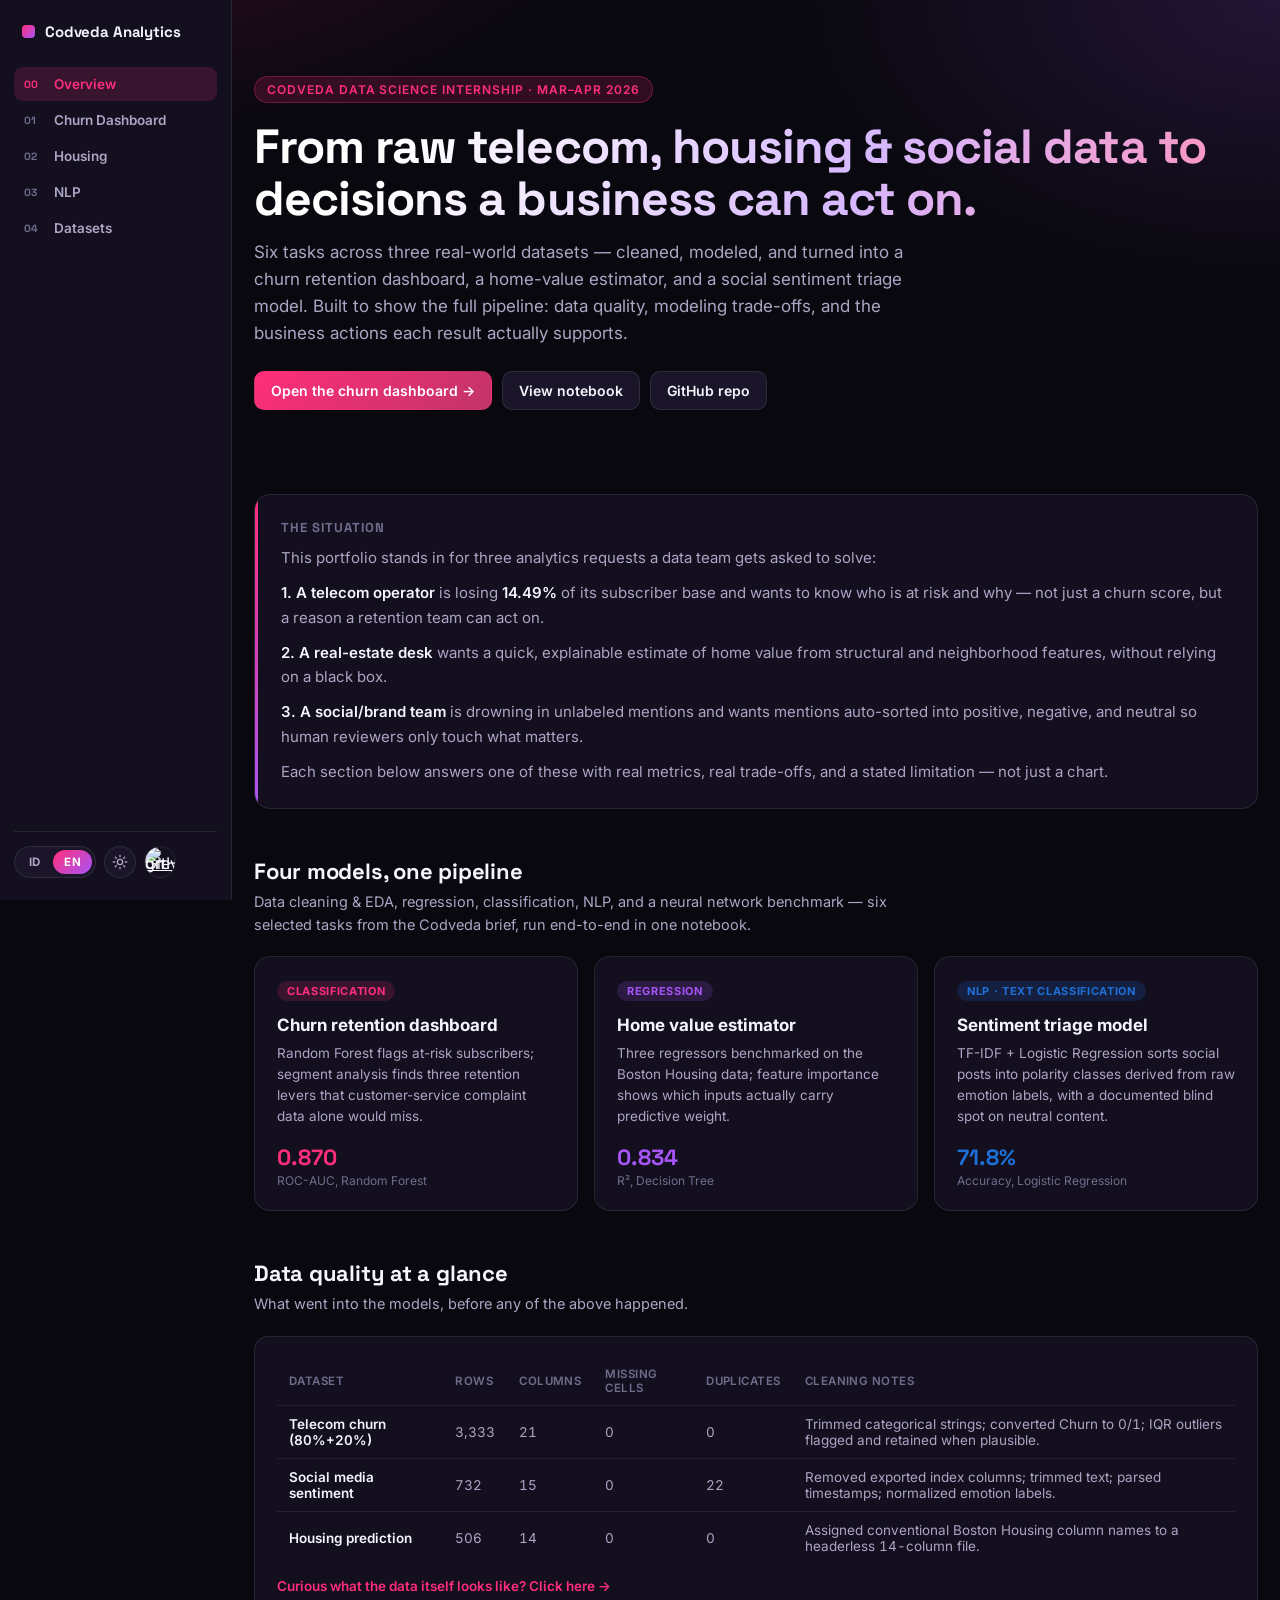
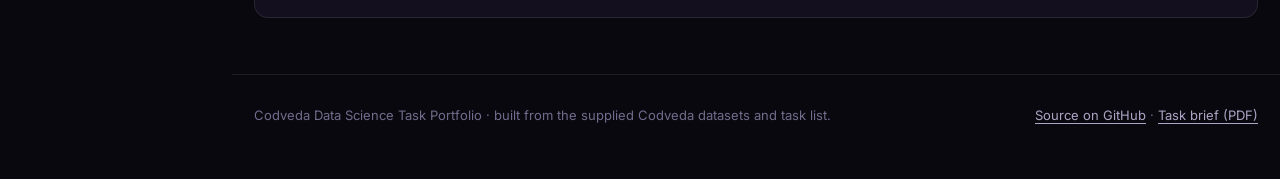
==== commit 6b3c4784: "Fix main content padding and sidebar footer alignment - Content no longer auto-centers inside the ma" ====
--- a/index.html
+++ b/index.html
@@ -34,10 +34,10 @@
           <svg id="icon-sun" viewBox="0 0 24 24" fill="none" stroke="currentColor" stroke-width="2" stroke-linecap="round" stroke-linejoin="round"><circle cx="12" cy="12" r="4"></circle><path d="M12 2v2M12 20v2M4.93 4.93l1.41 1.41M17.66 17.66l1.41 1.41M2 12h2M20 12h2M6.34 17.66l-1.41 1.41M19.07 4.93l-1.41 1.41"></path></svg>
           <svg id="icon-moon" viewBox="0 0 24 24" fill="none" stroke="currentColor" stroke-width="2" stroke-linecap="round" stroke-linejoin="round"><path d="M21 12.79A9 9 0 1 1 11.21 3 7 7 0 0 0 21 12.79z"></path></svg>
         </button>
+        <a class="avatar-link" href="https://github.com/greythinkerdue" target="_blank" rel="noopener" title="greythinkerdue on GitHub">
+          <img src="https://github.com/greythinkerdue.png?size=64" alt="greythinkerdue on GitHub">
+        </a>
       </div>
-      <a class="avatar-link" href="https://github.com/greythinkerdue" target="_blank" rel="noopener" title="greythinkerdue on GitHub">
-        <img src="https://github.com/greythinkerdue.png?size=64" alt="greythinkerdue on GitHub">
-      </a>
     </div>
   </aside>
   <main class="main">
--- a/assets/style.css
+++ b/assets/style.css
@@ -79,6 +79,14 @@
   margin: 0 auto;
   padding: 0 24px;
 }
+/* Inside the sidebar layout, hug the left edge (align with the sidebar's
+   own padding) instead of auto-centering, which left a huge dead gap on
+   wide screens between the sidebar and the content. */
+.main .wrap {
+  margin: 0;
+  max-width: 1120px;
+  padding: 0 22px;
+}
 
 /* ---------- App shell + sidebar (replaces the old top nav) ---------- */
 .app-shell {
@@ -164,36 +172,43 @@
 @media (max-width: 900px) {
   .app-shell { flex-direction: column; min-height: 0; }
   .sidebar {
+    display: grid;
+    grid-template-columns: auto auto;
+    grid-template-rows: auto auto;
+    grid-template-areas: "brand footer" "nav nav";
     width: 100%;
     height: auto;
     position: sticky;
     top: 0;
-    flex-direction: row;
     align-items: center;
-    gap: 14px;
+    column-gap: 14px;
+    row-gap: 8px;
     padding: 10px 14px;
     border-right: none;
     border-bottom: 1px solid var(--border-hairline);
     background: var(--nav-bg);
     backdrop-filter: blur(10px);
   }
+  .sidebar-brand { grid-area: brand; justify-self: start; min-width: 0; }
+  .sidebar-footer {
+    grid-area: footer;
+    flex-direction: row;
+    border-top: none;
+    padding-top: 0;
+    justify-self: end;
+  }
   .sidebar-nav {
+    grid-area: nav;
+    display: flex;
     flex-direction: row;
-    flex: none;
     overflow-x: auto;
     -webkit-overflow-scrolling: touch;
     scrollbar-width: none;
     gap: 4px;
+    min-width: 0;
   }
   .sidebar-nav::-webkit-scrollbar { display: none; }
   .sidebar-nav a { white-space: nowrap; flex: none; }
-  .sidebar-footer {
-    flex-direction: row;
-    border-top: none;
-    padding-top: 0;
-    margin-left: auto;
-    flex: none;
-  }
 }
 
 /* ---------- Hero / situation banner ---------- */
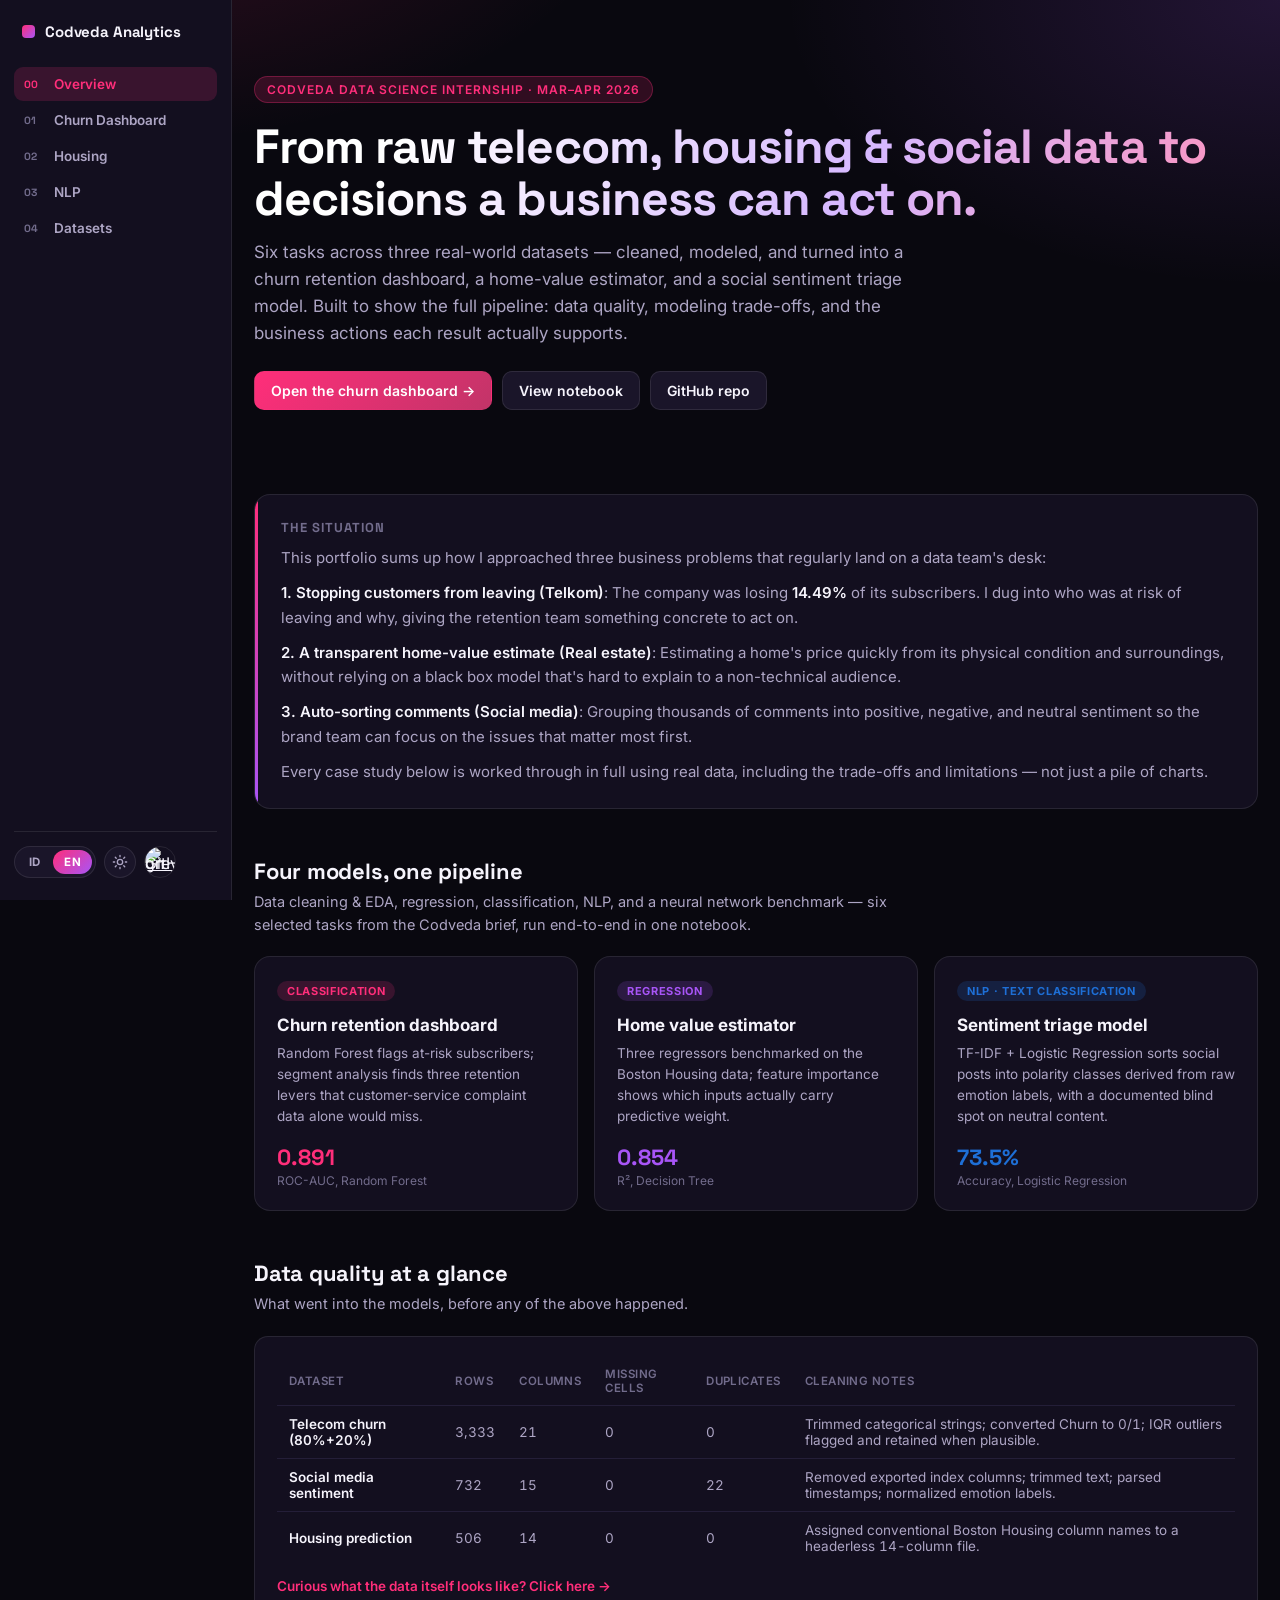
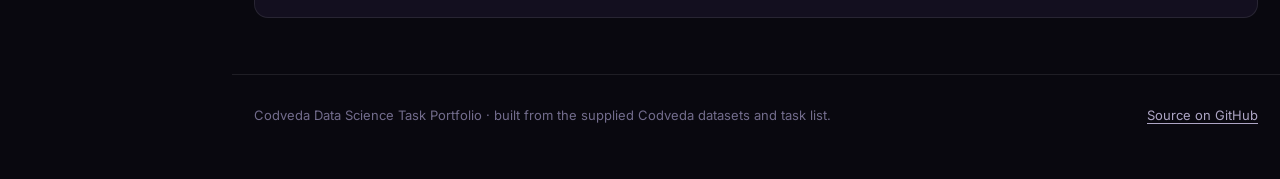
==== commit 64fee4d4: "Update overview/housing copy, add dataset column tooltips, credit author - Rewrite Overview page tit" ====
--- a/index.html
+++ b/index.html
@@ -144,7 +144,7 @@
   <div class="wrap">
     <div class="foot-row">
       <span data-i18n="common.footer.left">Codveda Data Science Task Portfolio &middot; built from the supplied Codveda datasets and task list.</span>
-      <span><a href="https://github.com/greythinkerdue/codveda-data-science" data-i18n="common.footer.source">Source on GitHub</a> &middot; <a href="reports/Data_Science_Task_List.pdf" data-i18n="common.footer.brief">Task brief (PDF)</a></span>
+      <span><a href="https://github.com/greythinkerdue/codveda-data-science" data-i18n="common.footer.source">Source on GitHub</a></span>
     </div>
   </div>
 </footer>
--- a/assets/style.css
+++ b/assets/style.css
@@ -770,6 +770,23 @@
 }
 .ds-th-label:hover { color: var(--text-primary); }
 .ds-sort-arrow { font-size: 10px; }
+.ds-th-info {
+  display: inline-flex;
+  align-items: center;
+  justify-content: center;
+  width: 13px;
+  height: 13px;
+  margin-left: 4px;
+  border-radius: 50%;
+  border: 1px solid var(--text-muted);
+  color: var(--text-muted);
+  font-size: 9px;
+  font-style: normal;
+  line-height: 1;
+  cursor: help;
+  vertical-align: middle;
+}
+.ds-th-info:hover { color: var(--pink); border-color: var(--pink); }
 .ds-th-filter { opacity: 0.55; transition: opacity .15s ease; }
 .ds-th-filter:focus-within, .ds-th-filter:hover { opacity: 1; }
 .ds-filter-input {
